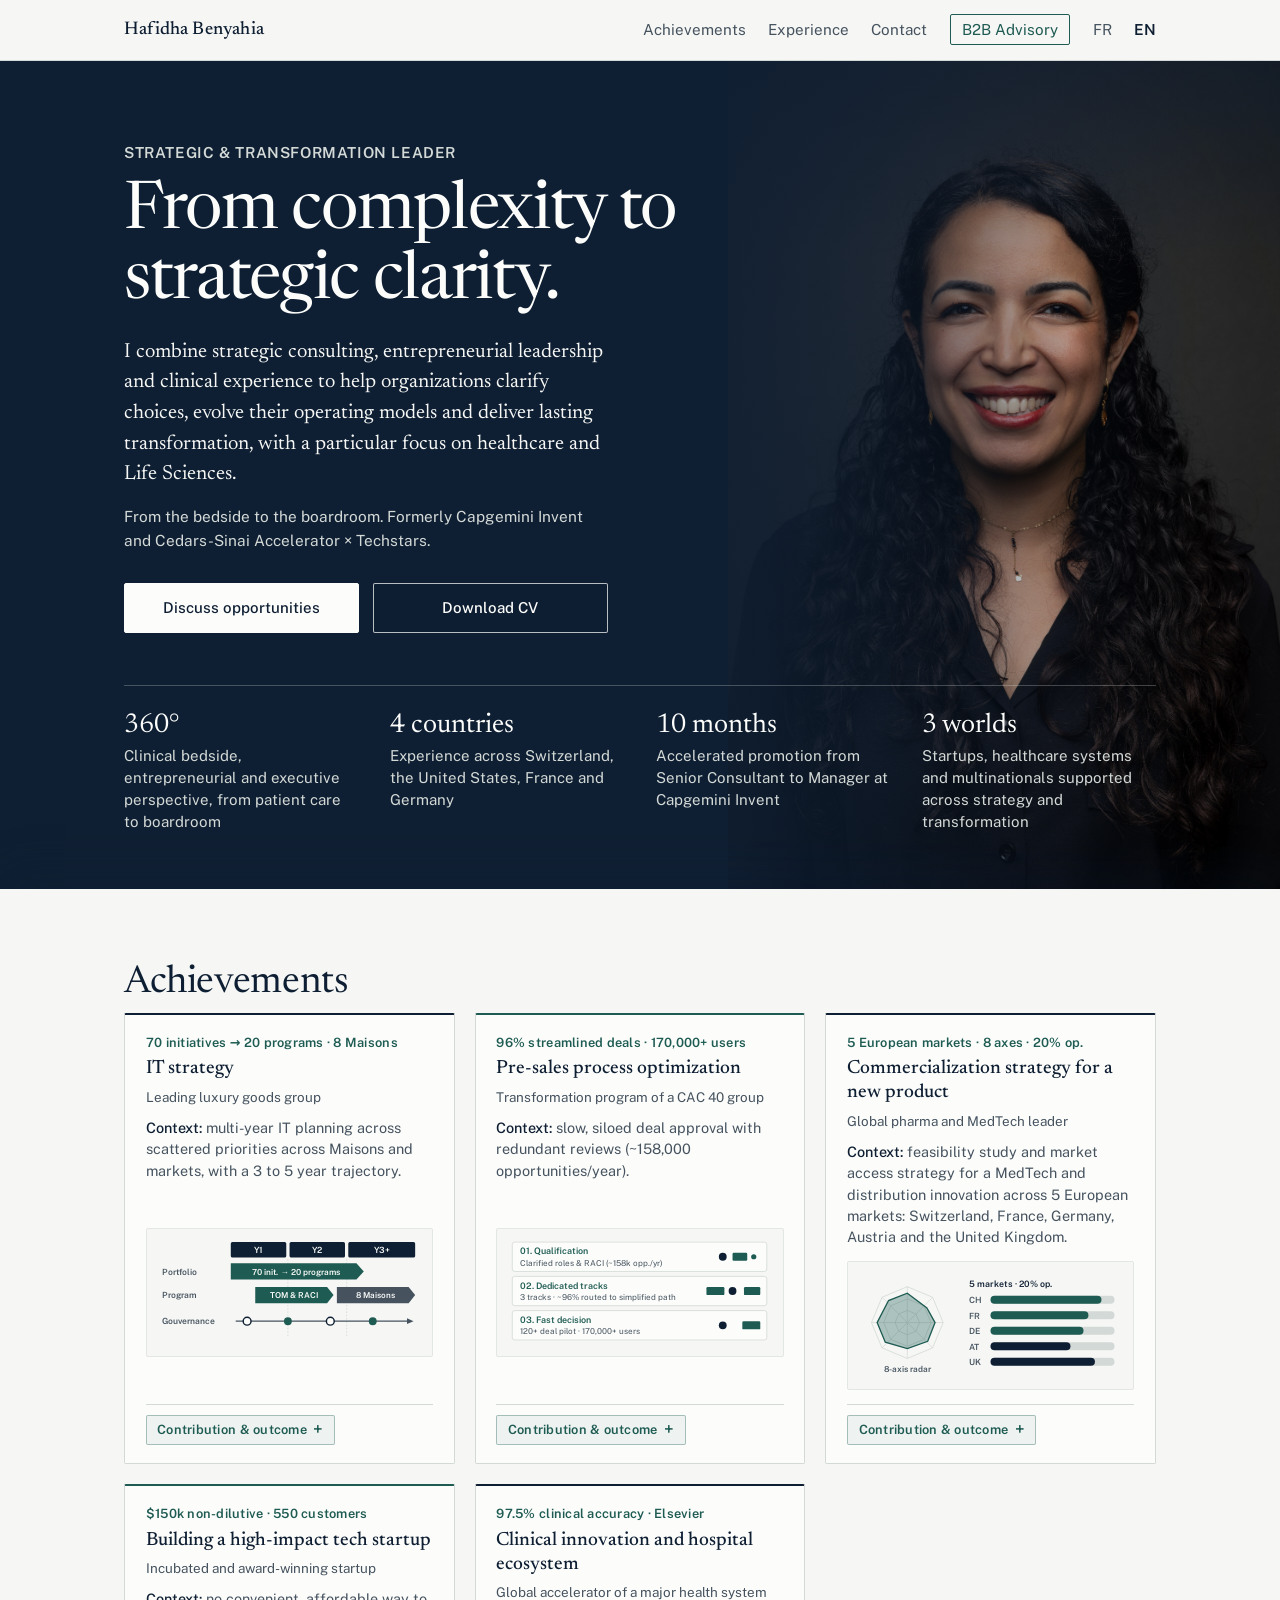
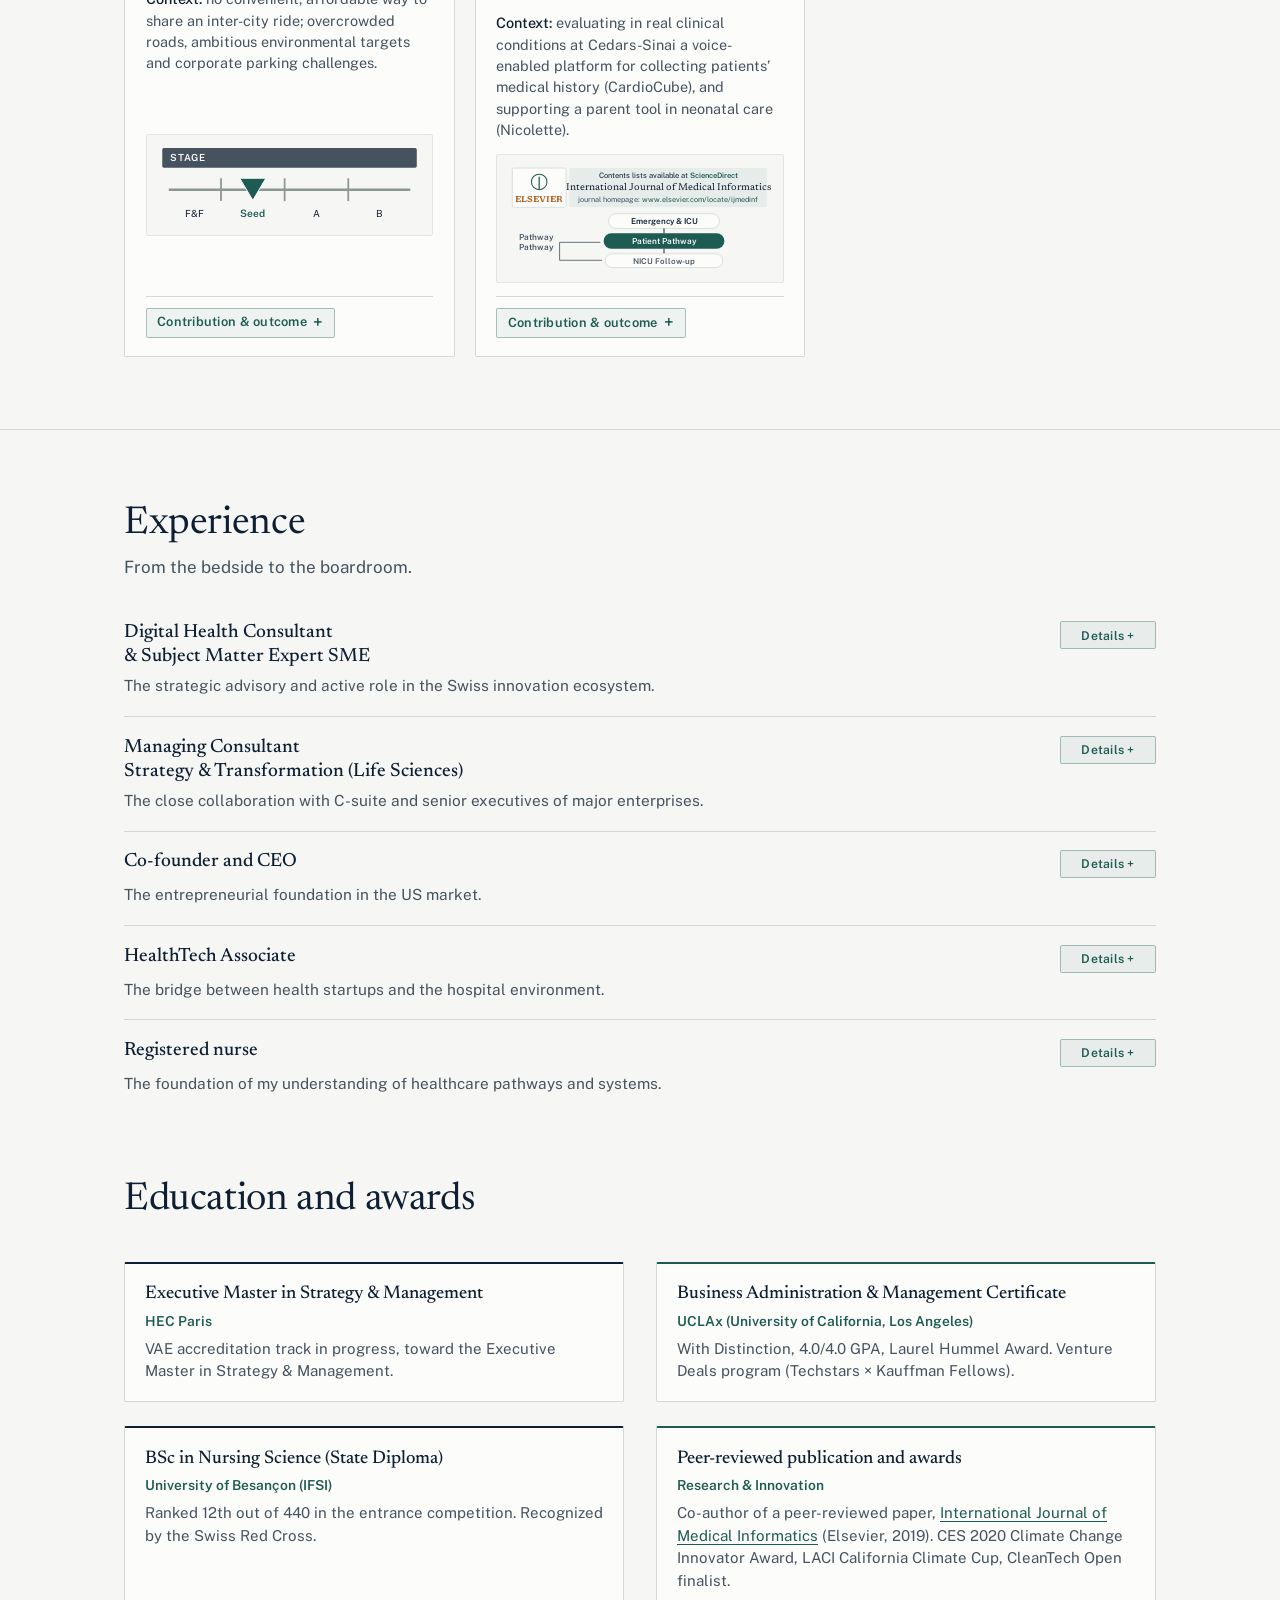
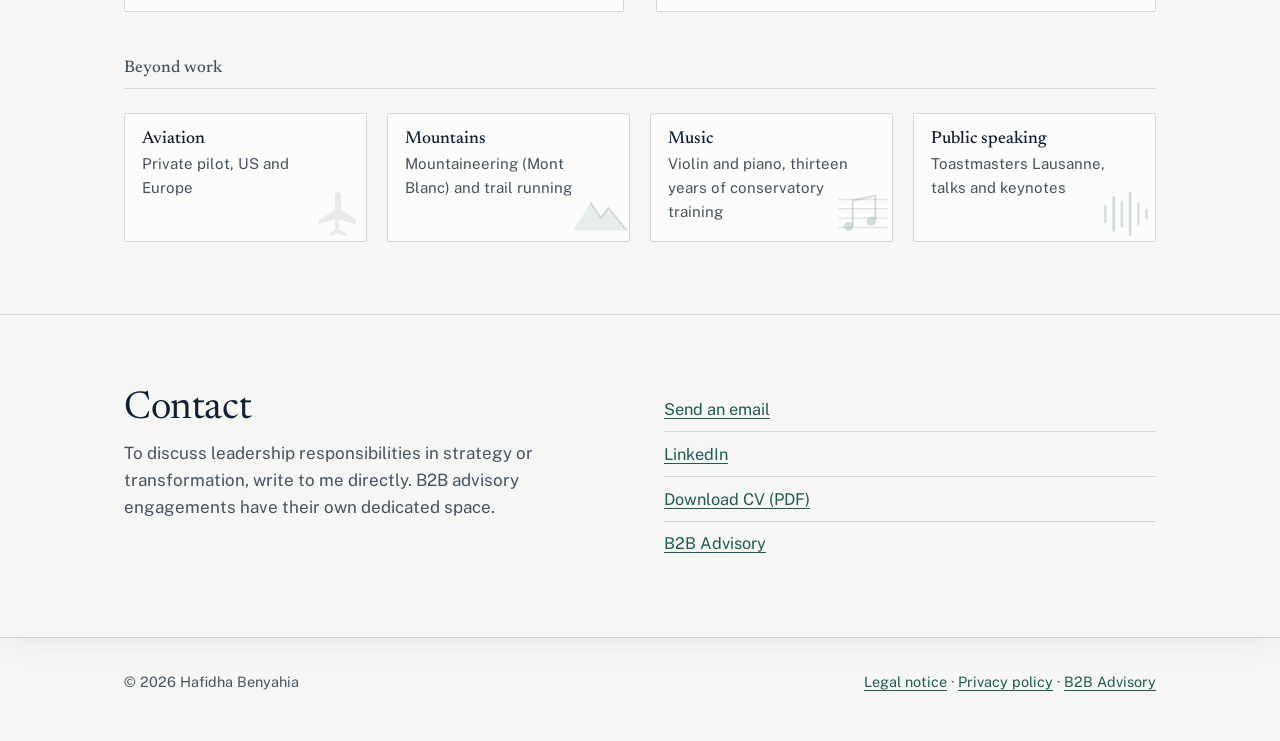
==== en/index.html @ e115a877 "Add files via upload" ====
<!DOCTYPE html>
<html lang="en">
<head>
<meta charset="utf-8">
<meta name="viewport" content="width=device-width, initial-scale=1">
<title>Hafidha Benyahia — Strategic &amp; Transformation Leader</title>
<meta name="description" content="Hafidha Benyahia, Strategic &amp; Transformation Leader. Strategic consulting, entrepreneurial leadership and clinical experience, with a focus on healthcare and Life Sciences.">
<link rel="canonical" href="https://hafidha-ben.github.io/en/">
<link rel="alternate" hreflang="fr" href="https://hafidha-ben.github.io/">
<link rel="alternate" hreflang="en" href="https://hafidha-ben.github.io/en/">
<meta property="og:title" content="Hafidha Benyahia — Strategic &amp; Transformation Leader">
<meta property="og:description" content="From complexity to strategic clarity. Healthcare and Life Sciences.">
<meta property="og:image" content="https://hafidha-ben.github.io/og-trajectory-en.png">
<meta property="og:image:width" content="1200">
<meta property="og:image:height" content="630">
<meta property="og:url" content="https://hafidha-ben.github.io/en/">
<meta property="og:type" content="profile">
<link rel="preconnect" href="https://fonts.googleapis.com">
<link rel="preconnect" href="https://fonts.gstatic.com" crossorigin>
<link href="https://fonts.googleapis.com/css2?family=Newsreader:ital,opsz,wght@0,6..72,400;0,6..72,500;1,6..72,400&amp;family=Public+Sans:wght@400;500;600&amp;display=swap" rel="stylesheet">
<link rel="stylesheet" href="../styles.css?v=17">
<script type="application/ld+json">{"@context":"https://schema.org","@type":"Person","name":"Hafidha Benyahia","jobTitle":"Strategic & Transformation Leader","url":"https://hafidha-ben.github.io/en/","knowsAbout":["Strategy","Transformation","Innovation and healthcare","Life Sciences"],"sameAs":["https://www.linkedin.com/in/hafidhabenyahia"],"alumniOf":["UCLAx","University of Besançon"]}</script>
</head>
<body id="top">
<a class="skip" href="#main">Skip to content</a>
<header><div class="wrap">
<a class="brand" href="#top">Hafidha Benyahia</a>
<nav class="desktop-nav" aria-label="Main navigation">
<a href="#achievements">Achievements</a><a href="#experience">Experience</a><a href="#contact">Contact</a><a class="advisory" href="conseil.html">B2B Advisory</a><a href="../" hreflang="fr" lang="fr">FR</a><span class="lang" aria-current="true" lang="en">EN</span>
</nav>
<details class="mobile-menu">
<summary aria-label="Menu"><span>Menu</span><span class="menu-bars" aria-hidden="true"></span></summary>
<nav class="mobile-nav-panel" onclick="this.parentElement.removeAttribute('open')" aria-label="Main navigation">
<a href="#achievements">Achievements</a><a href="#experience">Experience</a><a href="#contact">Contact</a><a class="advisory" href="conseil.html">B2B Advisory</a><a href="../" hreflang="fr" lang="fr">FR</a><span class="lang" aria-current="true" lang="en">EN</span>
</nav>
</details>
</div></header>

<main id="main">
<div class="hero-cover en-bg"><div class="wrap">
  <p class="role">Strategic &amp; Transformation Leader</p>
  <h1>From complexity to strategic clarity.</h1>
  <div class="mobile-hero-portrait en-bg" aria-hidden="true"></div>
  <p class="lead">I combine strategic consulting, entrepreneurial leadership and clinical experience to help organizations clarify choices, evolve their operating models and deliver lasting transformation, with a particular focus on healthcare and Life Sciences.</p>
  <p class="sub">From the bedside to the boardroom. Formerly Capgemini Invent and Cedars-Sinai Accelerator × Techstars.</p>
  <div class="cta"><a class="btn" href="#contact">Discuss opportunities</a><a href="../CV%20Hafidha%20Benyahia%20%28EN%29.pdf">Download CV</a></div>
  <ul class="facts">
    <li><strong>360°</strong>Clinical bedside, entrepreneurial and executive perspective, from patient care to boardroom</li>
    <li><strong>4 countries</strong>Experience across Switzerland, the United States, France and Germany</li>
    <li><strong>10 months</strong>Accelerated promotion from Senior Consultant to Manager at Capgemini Invent</li>
    <li><strong>3 worlds</strong>Startups, healthcare systems and multinationals supported across strategy and transformation</li>
  </ul>
</div></div>

<div class="content-sheet">
<section id="achievements"><div class="wrap">
<h2>Achievements</h2>

<div class="vignette-grid">
  <article class="vignette-card">
    <div class="vignette-top">
      <span class="vignette-kpi">70 initiatives → 20 programs · 8 Maisons</span>
      <h3>IT strategy</h3>
      <p class="vignette-meta">Leading luxury goods group</p>
      <p class="vignette-context"><strong>Context:</strong> multi-year IT planning across scattered priorities across Maisons and markets, with a 3 to 5 year trajectory.</p>
    </div>
    <div class="vignette-visual"><svg viewBox="0 0 320 132" role="img" aria-label="IT roadmap and governance across Y1, Y2 and Y3+: consolidation of 70 initiatives into 20 programs, TOM and RACI, rollout across 8 Maisons">
  <rect x="88" y="5" width="68" height="19" rx="2" fill="#0F1F33"/>
  <text x="122" y="18" text-anchor="middle" font-family="Public Sans, sans-serif" font-size="10.5" font-weight="600" fill="#FCFDFB">Y1</text>
  <rect x="160" y="5" width="68" height="19" rx="2" fill="#0F1F33"/>
  <text x="194" y="18" text-anchor="middle" font-family="Public Sans, sans-serif" font-size="10.5" font-weight="600" fill="#FCFDFB">Y2</text>
  <rect x="232" y="5" width="82" height="19" rx="2" fill="#0F1F33"/>
  <text x="273" y="18" text-anchor="middle" font-family="Public Sans, sans-serif" font-size="10.5" font-weight="600" fill="#FCFDFB">Y3+</text>

  <line x1="158" y1="26" x2="158" y2="122" stroke="#D3D9D6" stroke-dasharray="2 2"/>
  <line x1="230" y1="26" x2="230" y2="122" stroke="#D3D9D6" stroke-dasharray="2 2"/>

  <text x="4" y="45" font-family="Public Sans, sans-serif" font-size="10.5" font-weight="600" fill="#46535F">Portfolio</text>
  <polygon points="88,31 242,31 251,41 242,51 88,51" fill="#1E5B52"/>
  <text x="168" y="45" text-anchor="middle" font-family="Public Sans, sans-serif" font-size="10.2" font-weight="600" fill="#FCFDFB">70 init. → 20 programs</text>

  <text x="4" y="74" font-family="Public Sans, sans-serif" font-size="10.5" font-weight="600" fill="#46535F">Program</text>
  <polygon points="118,60 206,60 214,70 206,80 118,80" fill="#1E5B52"/>
  <text x="165" y="74" text-anchor="middle" font-family="Public Sans, sans-serif" font-size="10" font-weight="600" fill="#FCFDFB">TOM &amp; RACI</text>
  <polygon points="218,60 306,60 314,70 306,80 218,80" fill="#46535F"/>
  <text x="265" y="74" text-anchor="middle" font-family="Public Sans, sans-serif" font-size="10" font-weight="600" fill="#FCFDFB">8 Maisons</text>

  <text x="4" y="106" font-family="Public Sans, sans-serif" font-size="10.5" font-weight="600" fill="#46535F">Gouvernance</text>
  <line x1="94" y1="102" x2="306" y2="102" stroke="#46535F" stroke-width="1.6"/>
  <polygon points="304,98.5 312,102 304,105.5" fill="#46535F"/>
  <circle cx="108" cy="102" r="4.8" fill="#FCFDFB" stroke="#0F1F33" stroke-width="1.8"/>
  <circle cx="158" cy="102" r="4.8" fill="#1E5B52"/>
  <circle cx="210" cy="102" r="4.8" fill="#FCFDFB" stroke="#0F1F33" stroke-width="1.8"/>
  <circle cx="262" cy="102" r="4.8" fill="#1E5B52"/>
</svg></div>
    <details class="vignette-more">
      <summary>Contribution &amp; outcome</summary>
      <p>Initiative prioritization, shared services, portfolio governance and alignment of business and technology issues; 70 initiatives structured into 20 programs for 8 Maisons.</p>
    </details>
  </article>

  <article class="vignette-card">
    <div class="vignette-top">
      <span class="vignette-kpi">96% streamlined deals · 170,000+ users</span>
      <h3>Pre-sales process optimization</h3>
      <p class="vignette-meta">Transformation program of a CAC 40 group</p>
      <p class="vignette-context"><strong>Context:</strong> slow, siloed deal approval with redundant reviews (~158,000 opportunities/year).</p>
    </div>
    <div class="vignette-visual"><svg viewBox="0 0 320 132" role="img" aria-label="Three-step pre-sales process: RACI qualification, 3 dedicated tracks with 96% streamlined, and fast decision across 170,000+ users">
  <rect x="4" y="5" width="312" height="36" rx="3" fill="#FCFDFB" stroke="#D3D9D6"/>
  <text x="14" y="20" font-family="Public Sans, sans-serif" font-size="11" font-weight="600" fill="#1E5B52">01. Qualification</text>
  <text x="14" y="34" font-family="Public Sans, sans-serif" font-size="10" fill="#46535F">Clarified roles &amp; RACI (~158k opp./yr)</text>
  <circle cx="262" cy="23" r="4.8" fill="#0F1F33"/>
  <rect x="274" y="18" width="18" height="10" rx="1.5" fill="#1E5B52"/>
  <circle cx="300" cy="23" r="3.2" fill="#1E5B52"/>

  <rect x="4" y="47" width="312" height="36" rx="3" fill="#FCFDFB" stroke="#D3D9D6"/>
  <text x="14" y="62" font-family="Public Sans, sans-serif" font-size="11" font-weight="600" fill="#1E5B52">02. Dedicated tracks</text>
  <text x="14" y="76" font-family="Public Sans, sans-serif" font-size="10" fill="#46535F">3 tracks · ~96% routed to simplified path</text>
  <rect x="242" y="60" width="22" height="10" rx="1.5" fill="#1E5B52"/>
  <circle cx="274" cy="65" r="4.8" fill="#0F1F33"/>
  <rect x="288" y="60" width="20" height="10" rx="1.5" fill="#1E5B52"/>

  <rect x="4" y="89" width="312" height="36" rx="3" fill="#FCFDFB" stroke="#D3D9D6"/>
  <text x="14" y="104" font-family="Public Sans, sans-serif" font-size="11" font-weight="600" fill="#1E5B52">03. Fast decision</text>
  <text x="14" y="118" font-family="Public Sans, sans-serif" font-size="10" fill="#46535F">120+ deal pilot · 170,000+ users</text>
  <circle cx="262" cy="107" r="4.8" fill="#0F1F33"/>
  <rect x="286" y="102" width="22" height="10" rx="1.5" fill="#1E5B52"/>
</svg></div>
    <details class="vignette-more">
      <summary>Contribution &amp; outcome</summary>
      <p>Design of the target process (three-channel categorization, clarified roles, unified reviews), digitalization framing (CRM adaptation), rollout and change management; about 96% of opportunities routed to a simplified path, validated by a 120+ deal pilot.</p>
    </details>
  </article>

  <article class="vignette-card">
    <div class="vignette-top">
      <span class="vignette-kpi">5 European markets · 8 axes · 20% op.</span>
      <h3>Commercialization strategy for a new product</h3>
      <p class="vignette-meta">Global pharma and MedTech leader</p>
      <p class="vignette-context"><strong>Context:</strong> feasibility study and market access strategy for a MedTech and distribution innovation across 5 European markets: Switzerland, France, Germany, Austria and the United Kingdom.</p>
    </div>
    <div class="vignette-visual"><svg viewBox="0 0 320 132" role="img" aria-label="8-dimension analysis and readiness across 5 European markets: CH, FR, DE, AT, UK, 20% operational gain target">
  <g transform="translate(58,62)">
    <polygon points="0,-44 31,-31 44,0 31,31 0,44 -31,31 -44,0 -31,-31" fill="none" stroke="#D3D9D6" stroke-width="1"/>
    <polygon points="0,-29 20.5,-20.5 29,0 20.5,20.5 0,29 -20.5,20.5 -29,0 -20.5,-20.5" fill="none" stroke="#D3D9D6" stroke-width="1"/>
    <polygon points="0,-15 10.5,-10.5 15,0 10.5,10.5 0,15 -10.5,10.5 -15,0 -10.5,-10.5" fill="none" stroke="#D3D9D6" stroke-width="1"/>
    <line x1="0" y1="-44" x2="0" y2="44" stroke="#D3D9D6" stroke-width="0.9"/>
    <line x1="-44" y1="0" x2="44" y2="0" stroke="#D3D9D6" stroke-width="0.9"/>
    <line x1="-31" y1="-31" x2="31" y2="31" stroke="#D3D9D6" stroke-width="0.9"/>
    <line x1="-31" y1="31" x2="31" y2="-31" stroke="#D3D9D6" stroke-width="0.9"/>
    <polygon points="0,-36 24,-18 34,0 25,23 0,32 -27,24 -37,0 -23,-27" fill="#1E5B52" fill-opacity="0.34" stroke="#1E5B52" stroke-width="1.6"/>
  </g>
  <text x="58" y="122" text-anchor="middle" font-family="Public Sans, sans-serif" font-size="10.2" font-weight="600" fill="#46535F">8-axis radar</text>

  <text x="134" y="18" font-family="Public Sans, sans-serif" font-size="10.8" font-weight="600" fill="#0F1F33">5 markets · 20% op.</text>

  <text x="134" y="38" font-family="Public Sans, sans-serif" font-size="10.5" font-weight="600" fill="#46535F">CH</text>
  <rect x="160" y="29" width="152" height="10" rx="5" fill="#D3D9D6"/><rect x="160" y="29" width="136" height="10" rx="5" fill="#1E5B52"/>

  <text x="134" y="57" font-family="Public Sans, sans-serif" font-size="10.5" font-weight="600" fill="#46535F">FR</text>
  <rect x="160" y="48" width="152" height="10" rx="5" fill="#D3D9D6"/><rect x="160" y="48" width="120" height="10" rx="5" fill="#1E5B52"/>

  <text x="134" y="76" font-family="Public Sans, sans-serif" font-size="10.5" font-weight="600" fill="#46535F">DE</text>
  <rect x="160" y="67" width="152" height="10" rx="5" fill="#D3D9D6"/><rect x="160" y="67" width="114" height="10" rx="5" fill="#1E5B52"/>

  <text x="134" y="95" font-family="Public Sans, sans-serif" font-size="10.5" font-weight="600" fill="#46535F">AT</text>
  <rect x="160" y="86" width="152" height="10" rx="5" fill="#D3D9D6"/><rect x="160" y="86" width="98" height="10" rx="5" fill="#0F1F33"/>

  <text x="134" y="114" font-family="Public Sans, sans-serif" font-size="10.5" font-weight="600" fill="#46535F">UK</text>
  <rect x="160" y="105" width="152" height="10" rx="5" fill="#D3D9D6"/><rect x="160" y="105" width="128" height="10" rx="5" fill="#0F1F33"/>
</svg></div>
    <details class="vignette-more">
      <summary>Contribution &amp; outcome</summary>
      <p>Study and recommendations linking commercial strategy, clinical utility and market access across eight dimensions: legal, commercial, strategic, financial, technological, processes, patient pathway and internal capabilities, from commercial proposal to delivery and customer relationship; roadmap built around a 20% operational gain target.</p>
    </details>
  </article>

  <article class="vignette-card">
    <div class="vignette-top">
      <span class="vignette-kpi">$150k non-dilutive · 550 customers</span>
      <h3>Building a high-impact tech startup</h3>
      <p class="vignette-meta">Incubated and award-winning startup</p>
      <p class="vignette-context"><strong>Context:</strong> no convenient, affordable way to share an inter-city ride; overcrowded roads, ambitious environmental targets and corporate parking challenges.</p>
    </div>
    <div class="vignette-visual"><svg viewBox="0 0 320 100" role="img" aria-label="Company maturity stage: Seed between F&amp;F, Series A and Series B">
  <rect x="4" y="5" width="312" height="24" rx="2" fill="#46535F"/>
  <text x="14" y="21" font-family="Public Sans, sans-serif" font-size="12" font-weight="600" letter-spacing=".06em" fill="#FCFDFB">STAGE</text>

  <line x1="12" y1="56" x2="308" y2="56" stroke="#8C9692" stroke-width="3"/>
  <line x1="76" y1="42" x2="76" y2="70" stroke="#8C9692" stroke-width="2.2"/>
  <line x1="154" y1="42" x2="154" y2="70" stroke="#8C9692" stroke-width="2.2"/>
  <line x1="232" y1="42" x2="232" y2="70" stroke="#8C9692" stroke-width="2.2"/>

  <polygon points="99,42 131,42 115,69" fill="#1E5B52" stroke="#FCFDFB" stroke-width="1.2"/>

  <text x="44" y="90" text-anchor="middle" font-family="Public Sans, sans-serif" font-size="12" fill="#0F1F33">F&amp;F</text>
  <text x="115" y="90" text-anchor="middle" font-family="Public Sans, sans-serif" font-size="12.5" font-weight="600" fill="#1E5B52">Seed</text>
  <text x="193" y="90" text-anchor="middle" font-family="Public Sans, sans-serif" font-size="12" fill="#0F1F33">A</text>
  <text x="270" y="90" text-anchor="middle" font-family="Public Sans, sans-serif" font-size="12" fill="#0F1F33">B</text>
</svg></div>
    <details class="vignette-more">
      <summary>Contribution &amp; outcome</summary>
      <p>Co-founder and CEO: general management, P&amp;L, two strategic pivots (from C2C to B2B and B2B2C), 9-member advisory board; $150k in non-dilutive funding, 550 pre-launch customers from 2,500+ leads (23.6%), integration partnership with LADOT (Los Angeles public transit network) for multimodal, eco-friendly mobility solutions.</p>
    </details>
  </article>

  <article class="vignette-card">
    <div class="vignette-top">
      <span class="vignette-kpi">97.5% clinical accuracy · Elsevier</span>
      <h3>Clinical innovation and hospital ecosystem</h3>
      <p class="vignette-meta">Global accelerator of a major health system</p>
      <p class="vignette-context"><strong>Context:</strong> evaluating in real clinical conditions at Cedars-Sinai a voice-enabled platform for collecting patients’ medical history (CardioCube), and supporting a parent tool in neonatal care (Nicolette).</p>
    </div>
    <div class="vignette-visual"><svg viewBox="0 0 320 132" role="img" aria-label="Elsevier International Journal of Medical Informatics publication and clinical pathway Emergency &amp; ICU to Patient Pathway and NICU Follow-up">
  <rect x="4" y="5" width="66" height="48" rx="2" fill="#FCFDFB" stroke="#D3D9D6"/>
  <circle cx="37" cy="22" r="9.5" fill="none" stroke="#1E5B52" stroke-width="1.3"/>
  <line x1="37" y1="15.5" x2="37" y2="31.5" stroke="#1E5B52" stroke-width="1.5"/>
  <text x="37" y="47" text-anchor="middle" font-family="Newsreader, Georgia, serif" font-size="10.5" font-weight="600" fill="#B55D1E">ELSEVIER</text>

  <rect x="74" y="5" width="242" height="48" rx="2" fill="#E6ECE9"/>
  <text x="195" y="17" text-anchor="middle" font-family="Public Sans, sans-serif" font-size="9.2" fill="#0F1F33">Contents lists available at <tspan fill="#1E5B52" font-weight="600">ScienceDirect</tspan></text>
  <text x="195" y="32" text-anchor="middle" font-family="Newsreader, Georgia, serif" font-size="12" fill="#0F1F33">International Journal of Medical Informatics</text>
  <text x="195" y="46" text-anchor="middle" font-family="Public Sans, sans-serif" font-size="9" fill="#46535F">journal homepage: <tspan fill="#1E5B52">www.elsevier.com/locate/ijmedinf</tspan></text>

  <rect x="122" y="61" width="136" height="18" rx="9" fill="#FCFDFB" stroke="#D3D9D6"/>
  <text x="190" y="73.5" text-anchor="middle" font-family="Public Sans, sans-serif" font-size="10" font-weight="600" fill="#0F1F33">Emergency &amp; ICU</text>
  <line x1="190" y1="79" x2="190" y2="85" stroke="#0F1F33" stroke-width="1.2"/>

  <rect x="116" y="85" width="148" height="19" rx="9.5" fill="#1E5B52"/>
  <text x="190" y="98" text-anchor="middle" font-family="Public Sans, sans-serif" font-size="10.2" font-weight="600" fill="#FCFDFB">Patient Pathway</text>

  <line x1="190" y1="104" x2="190" y2="110" stroke="#0F1F33" stroke-width="1.2"/>
  <rect x="118" y="110" width="144" height="17" rx="8.5" fill="#FCFDFB" stroke="#D3D9D6"/>
  <text x="190" y="122" text-anchor="middle" font-family="Public Sans, sans-serif" font-size="9.8" font-weight="600" fill="#46535F">NICU Follow-up</text>

  <text x="12" y="93" font-family="Public Sans, sans-serif" font-size="10.2" font-weight="600" fill="#46535F">Pathway</text>
  <text x="12" y="106" font-family="Public Sans, sans-serif" font-size="10.2" font-weight="600" fill="#46535F">Pathway</text>
  <polyline points="62,96 112,96" fill="none" stroke="#46535F" stroke-width="1"/>
  <polyline points="62,96 62,118 114,118" fill="none" stroke="#46535F" stroke-width="1"/>
</svg></div>
    <details class="vignette-more">
      <summary>Contribution &amp; outcome</summary>
      <p>Led the study in partnership with the cardiology center and participated in patient testing (CardioCube); for Nicolette, ran focus groups and a pilot with the NICU at Children’s Hospital, scoped and wireframed the patient support tool and coordinated integration with hospital IT; 97.5% medical data collection accuracy (432 data points, feasibility study with 22 participants), published in the <a href="https://www.sciencedirect.com/science/article/abs/pii/S1386505619303417" target="_blank" rel="noopener noreferrer">International Journal of Medical Informatics</a> (Elsevier, 2019), as co-author.</p>
    </details>
  </article>
</div>
</div></section>

<section id="experience"><div class="wrap">
<h2>Experience</h2>
<p class="intro">From the bedside to the boardroom.</p>
<ol class="timeline">
  <li>
    <details class="exp-entry">
      <summary>
        <div class="exp-head-row"><h3>Digital Health Consultant<br>&amp; Subject Matter Expert SME</h3></div>
        <p class="exp-tagline">The strategic advisory and active role in the Swiss innovation ecosystem.</p>
      </summary>
      <div class="exp-body">
        <p class="exp-meta">H4 (Lausanne), ISfTeH &amp; MassChallenge Switzerland · 2025 to present</p>
        <p>Design of automated workflows and AI assistants for operational tracking and compliance. Advisory committee member at H4, Swiss representative at ISfTeH, selection juror for MassChallenge Switzerland.</p>
      </div>
    </details>
  </li>

  <li>
    <details class="exp-entry">
      <summary>
        <div class="exp-head-row"><h3>Managing Consultant<br>Strategy &amp; Transformation (Life Sciences)</h3></div>
        <p class="exp-tagline">The close collaboration with C-suite and senior executives of major enterprises.</p>
      </summary>
      <div class="exp-body">
        <p class="exp-meta">Capgemini Invent, Zurich and international · Mar. 2022 — Dec. 2023 (accelerated promotion in 10 months)</p>
        <p>Promoted after ten months (Senior Consultant Mar.–Dec. 2022, Manager in 2023). Led transformation programs, target operating models and market entry strategies in healthcare and Life Sciences.</p>
      </div>
    </details>
  </li>

  <li>
    <details class="exp-entry">
      <summary>
        <div class="exp-head-row"><h3>Co-founder and CEO</h3></div>
        <p class="exp-tagline">The entrepreneurial foundation in the US market.</p>
      </summary>
      <div class="exp-body">
        <p class="exp-meta">RideSVP Inc., Los Angeles · 2018 to 2022</p>
        <p>Entrepreneurship, strategy, product development, fundraising. Company leadership, two strategic pivots (from C2C to B2B and B2B2C), P&amp;L and 9-member advisory board; $150k in non-dilutive funding, 550 pre-launch customers from 2,500+ leads (23.6%), integration partnership with LADOT.</p>
      </div>
    </details>
  </li>

  <li>
    <details class="exp-entry">
      <summary>
        <div class="exp-head-row"><h3>HealthTech Associate</h3></div>
        <p class="exp-tagline">The bridge between health startups and the hospital environment.</p>
      </summary>
      <div class="exp-body">
        <p class="exp-meta">Cedars-Sinai Accelerator × Techstars, Los Angeles, USA · 2018</p>
        <p>Interface between health startups and the hospital environment ($10M+ raised by the startups supported), clinical studies and hospital integration.</p>
      </div>
    </details>
  </li>

  <li>
    <details class="exp-entry">
      <summary>
        <div class="exp-head-row"><h3>Registered nurse</h3></div>
        <p class="exp-tagline">The foundation of my understanding of healthcare pathways and systems.</p>
      </summary>
      <div class="exp-body">
        <p class="exp-meta">eHnv, Canton of Vaud · 2011 to 2016, 2020 reinforcement</p>
        <p>Emergency, intensive care, recovery room, surgery, then critical care reinforcement in 2020, eHnv (Canton of Vaud). The foundation of my understanding of healthcare systems.</p>
      </div>
    </details>
  </li>
</ol>

<h2 style="margin-top:4rem">Education and awards</h2>
<p class="intro"></p>
<div class="creds">
  <article class="cred-card">
    <h3>Executive Master in Strategy &amp; Management</h3>
    <p class="cred-school">HEC Paris</p>
    <p>VAE accreditation track in progress, toward the Executive Master in Strategy &amp; Management.</p>
  </article>

  <article class="cred-card">
    <h3>Business Administration &amp; Management Certificate</h3>
    <p class="cred-school">UCLAx (University of California, Los Angeles)</p>
    <p>With Distinction, 4.0/4.0 GPA, Laurel Hummel Award. Venture Deals program (Techstars × Kauffman Fellows).</p>
  </article>

  <article class="cred-card">
    <h3>BSc in Nursing Science (State Diploma)</h3>
    <p class="cred-school">University of Besançon (IFSI)</p>
    <p>Ranked 12th out of 440 in the entrance competition. Recognized by the Swiss Red Cross.</p>
  </article>

  <article class="cred-card">
    <h3>Peer-reviewed publication and awards</h3>
    <p class="cred-school">Research &amp; Innovation</p>
    <p>Co-author of a peer-reviewed paper, <a href="https://www.sciencedirect.com/science/article/abs/pii/S1386505619303417" target="_blank" rel="noopener noreferrer">International Journal of Medical Informatics</a> (Elsevier, 2019). CES 2020 Climate Change Innovator Award, LACI California Climate Cup, CleanTech Open finalist.</p>
  </article>
</div>

<p class="beyond-title">Beyond work</p>
<ul class="beyond">
  <li><span class="beyond-watermark" aria-hidden="true"><svg viewBox="0 0 64 64"><path d="M52 38L36 28V14a3 3 0 0 0-6 0v14L14 38v4l16-5v10l-5 3.5v3l8-2.5 8 2.5v-3L34 47V37l16 5v-4z" fill="#0F1F33" fill-opacity="0.08"/></svg></span><div class="beyond-content"><strong>Aviation</strong>Private pilot, US and Europe</div></li>
  <li><span class="beyond-watermark" aria-hidden="true"><svg viewBox="0 0 64 64"><path d="M6 48L23 21l10 15 7-10 18 22H6z" fill="#1E5B52" fill-opacity="0.09"/><path d="M23 21l10 15 7-10 18 22" fill="none" stroke="#0F1F33" stroke-opacity="0.14" stroke-width="1.8" stroke-linejoin="round"/></svg></span><div class="beyond-content"><strong>Mountains</strong>Mountaineering (Mont Blanc) and trail running</div></li>
  <li><span class="beyond-watermark" aria-hidden="true"><svg viewBox="0 0 64 64"><line x1="8" y1="18" x2="56" y2="18" stroke="#0F1F33" stroke-opacity="0.10" stroke-width="1.4"/><line x1="8" y1="27" x2="56" y2="27" stroke="#0F1F33" stroke-opacity="0.10" stroke-width="1.4"/><line x1="8" y1="36" x2="56" y2="36" stroke="#0F1F33" stroke-opacity="0.10" stroke-width="1.4"/><line x1="8" y1="45" x2="56" y2="45" stroke="#0F1F33" stroke-opacity="0.10" stroke-width="1.4"/><path d="M22 44V19l22-5v24" fill="none" stroke="#1E5B52" stroke-opacity="0.18" stroke-width="2"/><circle cx="18" cy="44" r="4.5" fill="#1E5B52" fill-opacity="0.18"/><circle cx="40" cy="39" r="4.5" fill="#1E5B52" fill-opacity="0.18"/></svg></span><div class="beyond-content"><strong>Music</strong>Violin and piano, thirteen years of conservatory training</div></li>
  <li><span class="beyond-watermark" aria-hidden="true"><svg viewBox="0 0 64 64"><line x1="12" y1="24" x2="12" y2="40" stroke="#0F1F33" stroke-opacity="0.14" stroke-width="2.4" stroke-linecap="round"/><line x1="20" y1="16" x2="20" y2="48" stroke="#1E5B52" stroke-opacity="0.20" stroke-width="2.6" stroke-linecap="round"/><line x1="28" y1="20" x2="28" y2="44" stroke="#0F1F33" stroke-opacity="0.14" stroke-width="2.4" stroke-linecap="round"/><line x1="36" y1="12" x2="36" y2="52" stroke="#1E5B52" stroke-opacity="0.20" stroke-width="2.6" stroke-linecap="round"/><line x1="44" y1="22" x2="44" y2="42" stroke="#0F1F33" stroke-opacity="0.14" stroke-width="2.4" stroke-linecap="round"/><line x1="52" y1="28" x2="52" y2="36" stroke="#1E5B52" stroke-opacity="0.18" stroke-width="2.4" stroke-linecap="round"/></svg></span><div class="beyond-content"><strong>Public speaking</strong>Toastmasters Lausanne, talks and keynotes</div></li>
</ul>
</div></section>

<section id="contact"><div class="wrap">
<div><h2>Contact</h2><p class="intro" style="margin-bottom:0">To discuss leadership responsibilities in strategy or transformation, write to me directly. B2B advisory engagements have their own dedicated space.</p></div>
<ul class="contact-list">
<li><a href="#" class="js-mail" data-mail="aGFmaWRoYS5iZW4ucHJvQGdtYWlsLmNvbQ==">Send an email</a></li>
<li><a href="https://www.linkedin.com/in/hafidhabenyahia" target="_blank" rel="noopener noreferrer">LinkedIn</a></li>
<li><a href="../CV%20Hafidha%20Benyahia%20%28EN%29.pdf">Download CV (PDF)</a></li>
<li><a href="conseil.html">B2B Advisory</a></li>
</ul></div></section>
</div>
</main>
<footer><div class="wrap"><span>© 2026 Hafidha Benyahia</span><span><a href="legal-notice.html">Legal notice</a> · <a href="privacy.html">Privacy policy</a> · <a href="conseil.html">B2B Advisory</a></span></div></footer>
<script>
document.querySelectorAll('.js-mail').forEach(el => {
  el.addEventListener('click', e => {
    e.preventDefault();
    const addr = atob(el.getAttribute('data-mail'));
    window.location.href = 'mailto:' + addr;
  });
});
</script>
<script data-goatcounter="https://hafidha-ben.goatcounter.com/count" async src="//gc.zgo.at/count.js"></script>
</body>
</html>
---- styles.css ----
/* Hafidha Benyahia — Stylesheet */
:root {
  --paper: #F6F7F5;
  --surface: #FCFDFB;
  --ink: #0F1F33;
  --muted: #46535F;
  --rule: #D3D9D6;
  --accent: #1E5B52;
  --serif: "Newsreader", Georgia, "Times New Roman", serif;
  --sans: "Public Sans", system-ui, -apple-system, "Segoe UI", Arial, sans-serif;
}

*, *::before, *::after {
  box-sizing: border-box;
}

html {
  scroll-behavior: smooth;
  scroll-padding-top: 5rem;
}

body {
  margin: 0;
  background: var(--paper);
  color: var(--ink);
  font: 400 1.0625rem/1.6 var(--sans);
  -webkit-font-smoothing: antialiased;
}

a {
  color: var(--accent);
  text-underline-offset: .2em;
  text-decoration-thickness: 1px;
}

a:hover {
  color: var(--ink);
}

:focus-visible {
  outline: 2px solid var(--accent);
  outline-offset: 3px;
}

.wrap {
  max-width: 1080px;
  margin: 0 auto;
  padding: 0 1.5rem;
}

header {
  position: sticky;
  top: 0;
  z-index: 20;
  background: rgba(246, 247, 245, .94);
  backdrop-filter: blur(6px);
  border-bottom: 1px solid var(--rule);
}

header .wrap {
  display: flex;
  align-items: center;
  justify-content: space-between;
  gap: 1rem;
  flex-wrap: wrap;
  padding-top: .9rem;
  padding-bottom: .9rem;
}

.brand {
  font: 500 1.15rem var(--serif);
  color: var(--ink);
  text-decoration: none;
  letter-spacing: .01em;
}

nav.desktop-nav {
  display: flex;
  gap: 1.4rem;
  flex-wrap: wrap;
  font-size: .95rem;
  align-items: center;
}

.mobile-menu {
  display: none;
}

nav a {
  color: var(--muted);
  text-decoration: none;
}

nav a:hover {
  color: var(--ink);
  text-decoration: underline;
}

nav a.advisory {
  color: var(--accent);
  border: 1px solid var(--accent);
  padding: .15rem .7rem;
  border-radius: 2px;
}

nav a.advisory:hover {
  background: var(--accent);
  color: #fff;
  text-decoration: none;
}

nav .lang {
  color: var(--ink);
  font-weight: 600;
}

.skip {
  position: absolute;
  left: -999px;
  top: 0;
}

.skip:focus {
  left: 1rem;
  top: 1rem;
  background: var(--ink);
  color: var(--paper);
  padding: .5rem 1rem;
  z-index: 30;
}

/* Hero avec image de fond et texte qui défile par-dessus (desktop & mobile) */
.hero-cover {
  position: relative;
  min-height: 74vh;
  display: flex;
  align-items: flex-end;
  padding: 5rem 0 3.5rem;
  background-color: #0F1F33;
  background-image:
    linear-gradient(90deg, #0F1F33 0%, #0F1F33 46%, rgba(15, 31, 51, 0.90) 56%, rgba(15, 31, 51, 0.64) 68%, rgba(15, 31, 51, 0.30) 80%, rgba(15, 31, 51, 0.0) 94%),
    linear-gradient(180deg, rgba(15, 31, 51, 0.55) 0%, rgba(15, 31, 51, 0.0) 24%),
    url("Photo%20portrait%20Hafidha%20Benyahia.jpg");
  background-size: 100% 100%, 100% 100%, auto 100%;
  background-position: 0 0, 0 0, 100% 10%;
  background-repeat: no-repeat, no-repeat, no-repeat;
  background-attachment: scroll, scroll, scroll;
  color: #F6F7F5;
}

.hero-cover.en-bg {
  background-image:
    linear-gradient(90deg, #0F1F33 0%, #0F1F33 46%, rgba(15, 31, 51, 0.90) 56%, rgba(15, 31, 51, 0.64) 68%, rgba(15, 31, 51, 0.30) 80%, rgba(15, 31, 51, 0.0) 94%),
    linear-gradient(180deg, rgba(15, 31, 51, 0.55) 0%, rgba(15, 31, 51, 0.0) 24%),
    url("../Photo%20portrait%20Hafidha%20Benyahia.jpg");
}

.hero-cover .wrap {
  width: 100%;
  position: relative;
  z-index: 2;
}

.hero-cover .role {
  margin: 0 0 .8rem;
  font-weight: 600;
  color: #D3D9D6;
  font-size: .95rem;
  letter-spacing: .04em;
  text-transform: uppercase;
}

.hero-cover h1 {
  font: 400 clamp(2.4rem, 5.2vw, 4.15rem)/1.05 var(--serif);
  letter-spacing: -.02em;
  margin: 0 0 1.2rem;
  max-width: 18ch;
  color: #FCFDFB;
}

.hero-cover .lead {
  font: 400 1.28rem/1.5 var(--serif);
  max-width: 44ch;
  margin: 0 0 .85rem;
  color: #F6F7F5;
}

.hero-cover .sub {
  color: #D3D9D6;
  font-size: .96rem;
  margin: 0 0 1.85rem;
  max-width: 52ch;
}

.hero-cover .cta a {
  border-color: rgba(252, 253, 251, 0.72);
  color: #FCFDFB;
  background: rgba(15, 31, 51, 0.35);
}

.hero-cover .cta a.btn {
  background: #FCFDFB;
  color: #0F1F33;
  border-color: #FCFDFB;
}

.hero-cover .cta a:hover,
.hero-cover .cta a.btn:hover {
  background: var(--accent);
  border-color: var(--accent);
  color: #FCFDFB;
}

.hero-cover .facts {
  border-top-color: rgba(211, 217, 214, 0.28);
}

.hero-cover .facts li {
  color: #D3D9D6;
}

.hero-cover .facts strong {
  color: #FCFDFB;
}


.mobile-hero-portrait {
  display: none;
}

/* Panneau de contenu qui remonte par-dessus l'image au défilement */
.content-sheet {
  position: relative;
  z-index: 5;
  background: var(--paper);
  box-shadow: 0 -18px 42px rgba(15, 31, 51, 0.22);
}

.role {
  margin: 0 0 1rem;
  font-weight: 600;
  color: var(--accent);
  font-size: 1rem;
}

h1 {
  font: 400 clamp(2.3rem, 4.8vw, 3.9rem)/1.06 var(--serif);
  letter-spacing: -.02em;
  margin: 0 0 1.35rem;
}

.lead {
  font: 400 1.3rem/1.5 var(--serif);
  max-width: 38ch;
  margin: 0 0 1rem;
}

.sub {
  color: var(--muted);
  font-size: .98rem;
  margin: 0 0 2rem;
  max-width: 48ch;
}

.cta {
  display: flex;
  gap: .85rem;
  align-items: stretch;
  flex-wrap: wrap;
}

.cta a,
.cta .btn,
.btn,
.contact-cta-group a {
  display: inline-flex;
  align-items: center;
  justify-content: center;
  min-width: 235px;
  min-height: 46px;
  padding: .75rem 1.35rem;
  text-align: center;
  text-decoration: none;
  font-weight: 500;
  font-size: .94rem;
  border-radius: 2px;
  border: 1px solid var(--ink);
  background: transparent;
  color: var(--ink);
  box-sizing: border-box;
  transition: background-color .18s ease, color .18s ease, border-color .18s ease;
}

.cta a.btn,
.btn,
.contact-cta-group a.primary-action {
  background: var(--ink);
  color: var(--paper);
  border-color: var(--ink);
}

.cta a:hover,
.cta a.btn:hover,
.btn:hover,
.contact-cta-group a:hover {
  background: var(--accent);
  border-color: var(--accent);
  color: #fff;
}

.facts {
  list-style: none;
  margin: 3.25rem 0 0;
  padding: 1.5rem 0 0;
  border-top: 1px solid var(--rule);
  display: grid;
  grid-template-columns: repeat(4, 1fr);
  gap: 2rem;
}

.facts li {
  font-size: .94rem;
  color: var(--muted);
  line-height: 1.45;
}

.facts strong {
  display: block;
  font: 400 1.7rem/1.2 var(--serif);
  color: var(--ink);
  margin-bottom: .2rem;
}

section {
  padding: 4.5rem 0;
  border-top: 1px solid var(--rule);
}

.content-sheet > section:first-child {
  border-top: 0;
}

h2 {
  font: 400 clamp(1.8rem, 3.4vw, 2.4rem)/1.15 var(--serif);
  letter-spacing: -.01em;
  margin: 0 0 .5rem;
}

.intro {
  color: var(--muted);
  max-width: 56ch;
  margin: 0 0 2.5rem;
}

/* Vignettes Réalisations : KPI + Titre + Contexte + Mini-schéma métier + Détails au clic */
.vignette-grid {
  display: grid;
  grid-template-columns: repeat(3, 1fr);
  gap: 1.25rem;
}

.vignette-card {
  background: var(--surface);
  border: 1px solid var(--rule);
  border-top: 2px solid var(--ink);
  border-radius: 2px;
  padding: 1.25rem 1.3rem 1.15rem;
  display: flex;
  flex-direction: column;
  justify-content: space-between;
  gap: .85rem;
}

.vignette-card:nth-child(even) {
  border-top-color: var(--accent);
}

.vignette-top {
  display: flex;
  flex-direction: column;
  gap: .35rem;
}

.vignette-kpi {
  font: 600 .8rem/1.3 var(--sans);
  color: var(--accent);
  letter-spacing: .02em;
}

.vignette-card h3 {
  font: 500 1.2rem/1.25 var(--serif);
  margin: 0;
  color: var(--ink);
}

.vignette-meta {
  font-size: .84rem;
  color: var(--muted);
  margin: 0;
}

.vignette-context {
  font-size: .9rem;
  line-height: 1.48;
  color: var(--muted);
  margin: .2rem 0 0;
}

.vignette-context strong {
  color: var(--ink);
  font-weight: 500;
}

.vignette-visual {
  background: var(--paper);
  border: 1px solid #E3E7E4;
  border-radius: 2px;
  padding: .6rem .75rem;
}

.vignette-visual svg {
  display: block;
  width: 100%;
  height: auto;
}

.vignette-more {
  border-top: 1px solid var(--rule);
  padding-top: .65rem;
  font-size: .88rem;
}

.vignette-more summary {
  list-style: none;
  cursor: pointer;
  color: var(--accent);
  font-size: .8rem;
  font-weight: 600;
  letter-spacing: .02em;
  display: inline-flex;
  justify-content: center;
  align-items: center;
  gap: .4rem;
  min-width: 170px;
  height: 30px;
  padding: .15rem .65rem;
  border: 1px solid rgba(30, 91, 82, 0.35);
  background: rgba(30, 91, 82, 0.06);
  border-radius: 2px;
  white-space: nowrap;
}

.vignette-more[open] summary {
  background: var(--accent);
  color: #FCFDFB;
  border-color: var(--accent);
}

.vignette-more summary::-webkit-details-marker {
  display: none;
}

.vignette-more summary::after {
  content: "+";
  font-size: 1.05rem;
}

.vignette-more[open] summary::after {
  content: "−";
}

.vignette-more p {
  margin: .55rem 0 0;
  color: var(--muted);
  line-height: 1.5;
}

/* Parcours harmonisé : rôle + accroche permanente + détails dépliables au clic */
.timeline {
  list-style: none;
  margin: 0;
  padding: 0;
}

.timeline > li {
  padding: 1.15rem 0;
  border-top: 1px solid var(--rule);
}

.timeline > li:first-child {
  border-top: 0;
  padding-top: 0;
}

.exp-entry > summary {
  list-style: none;
  cursor: pointer;
  display: flex;
  flex-direction: column;
  gap: .25rem;
  padding: .25rem .4rem;
  margin: -.25rem -.4rem;
  border-radius: 2px;
  transition: background-color .15s ease;
}

.exp-entry > summary:hover {
  background: rgba(30, 91, 82, 0.05);
}

.exp-entry > summary::-webkit-details-marker {
  display: none;
}



.exp-entry h3 {
  font: 500 1.2rem/1.25 var(--serif);
  margin: 0;
  color: var(--ink);
}

.exp-head-row {
  display: flex;
  justify-content: space-between;
  align-items: flex-start;
  flex-wrap: nowrap;
  gap: .75rem;
  width: 100%;
}

.exp-entry h3 {
  display: block;
  flex: 1 1 auto;
}

.exp-head-row::after {
  content: "Détails +";
  display: inline-flex;
  align-items: center;
  justify-content: center;
  flex: 0 0 auto;
  min-width: 96px;
  height: 28px;
  font-family: var(--sans);
  font-size: .76rem;
  font-weight: 600;
  letter-spacing: .02em;
  color: var(--accent);
  border: 1px solid rgba(30, 91, 82, 0.35);
  background: rgba(30, 91, 82, 0.06);
  padding: .15rem .55rem;
  border-radius: 2px;
  white-space: nowrap;
}

.exp-entry[open] .exp-head-row::after {
  content: "Réduire −";
  background: var(--accent);
  color: #FCFDFB;
  border-color: var(--accent);
}

html[lang="en"] .exp-head-row::after {
  content: "Details +";
}

html[lang="en"] .exp-entry[open] .exp-head-row::after {
  content: "Hide −";
}

.exp-tagline {
  margin: 0;
  color: var(--muted);
  font-size: .96rem;
}

.exp-body {
  margin-top: .7rem;
  padding-top: .7rem;
  border-top: 1px dashed var(--rule);
  color: var(--muted);
  font-size: .94rem;
}

.exp-meta {
  font-size: .86rem;
  font-weight: 600;
  color: var(--accent);
  margin: 0 0 .35rem;
}

.exp-body p {
  margin: 0;
  line-height: 1.55;
}

/* Formation et distinctions harmonisées */
.creds {
  display: grid;
  grid-template-columns: repeat(2, 1fr);
  gap: 1.5rem 2rem;
}

.cred-card {
  background: var(--surface);
  border: 1px solid var(--rule);
  border-top: 2px solid var(--ink);
  border-radius: 2px;
  padding: 1.15rem 1.25rem;
}

.cred-card:nth-child(even) {
  border-top-color: var(--accent);
}

.cred-card h3 {
  font: 500 1.15rem/1.25 var(--serif);
  margin: 0 0 .3rem;
  color: var(--ink);
}

.cred-school {
  font-size: .86rem;
  font-weight: 600;
  color: var(--accent);
  margin: 0 0 .35rem;
}

.cred-card p:last-child {
  margin: 0;
  color: var(--muted);
  font-size: .94rem;
  line-height: 1.5;
}

/* En dehors du cadre : pictogrammes sobres en filigrane en arrière-plan */
.beyond-title {
  margin: 3rem 0 0;
  font: 500 1.05rem var(--serif);
  color: var(--muted);
}

.beyond {
  list-style: none;
  margin: .75rem 0 0;
  padding: 1.5rem 0 0;
  border-top: 1px solid var(--rule);
  display: grid;
  grid-template-columns: repeat(4, 1fr);
  gap: 1.25rem;
  font-size: .94rem;
  color: var(--muted);
}

.beyond li {
  position: relative;
  overflow: hidden;
  background: var(--surface);
  border: 1px solid var(--rule);
  border-radius: 2px;
  padding: 1rem 1.05rem 1.1rem;
  min-height: 112px;
}

.beyond-content {
  position: relative;
  z-index: 2;
  max-width: 88%;
}

.beyond strong {
  display: block;
  font: 500 1.08rem var(--serif);
  color: var(--ink);
  margin-bottom: .25rem;
}

.beyond-watermark {
  position: absolute;
  right: -4px;
  bottom: -6px;
  width: 66px;
  height: 66px;
  pointer-events: none;
  z-index: 1;
}

.beyond-watermark svg {
  width: 100%;
  height: 100%;
  display: block;
}

#contact .wrap {
  display: grid;
  grid-template-columns: 1fr 1fr;
  gap: 3rem;
  align-items: start;
}

.contact-list {
  list-style: none;
  margin: 0;
  padding: 0;
  font-size: 1.02rem;
}

.contact-list li {
  padding: .55rem 0;
  border-top: 1px solid var(--rule);
}

.contact-list li:first-child {
  border-top: 0;
}

/* Page Conseil B2B */
.advisory-hero {
  padding: 4.5rem 0 3.5rem;
}

.advisory-hero .wrap {
  display: block;
}

.advisory-hero h1 {
  max-width: 22ch;
}

.advisory-hero .lead {
  max-width: 64ch;
}

.advisory-hero .sub {
  max-width: 68ch;
}

.advisory-note {
  background: var(--surface);
  border: 1px solid var(--rule);
  border-left: 3px solid var(--accent);
  border-radius: 2px;
  padding: 1.1rem 1.35rem;
  margin-bottom: 2.25rem;
  color: var(--muted);
  font-size: .96rem;
}

.advisory-note strong {
  display: block;
  color: var(--ink);
  font-weight: 600;
  margin-bottom: .35rem;
}

.proof-grid,
.offers-grid,
.steps-grid {
  display: grid;
  grid-template-columns: repeat(3, 1fr);
  gap: 1.5rem;
}

.proof-card {
  background: var(--surface);
  border: 1px solid var(--rule);
  border-top: 2px solid var(--accent);
  padding: 1.2rem 1.25rem;
  border-radius: 2px;
  display: flex;
  flex-direction: column;
  justify-content: space-between;
  gap: .9rem;
}

.proof-card h3 {
  font: 500 1.15rem/1.25 var(--serif);
  margin: 0 0 .35rem;
}

.proof-card p {
  margin: 0;
  color: var(--muted);
  font-size: .94rem;
}

.proof-visual {
  background: var(--paper);
  border: 1px solid #E3E7E4;
  border-radius: 2px;
  padding: .55rem;
}

.proof-visual svg {
  display: block;
  width: 100%;
  height: auto;
}

.offer-card {
  background: var(--surface);
  border: 1px solid var(--rule);
  border-top: 2px solid var(--ink);
  padding: 1.35rem;
  border-radius: 2px;
  display: flex;
  flex-direction: column;
  justify-content: space-between;
  gap: 1.1rem;
}

.offer-card.featured {
  border-top-color: var(--accent);
}

.offer-tag {
  font-size: .78rem;
  font-weight: 600;
  text-transform: uppercase;
  letter-spacing: .08em;
  color: var(--accent);
  margin-bottom: .35rem;
}

.offer-card h3 {
  font: 500 1.28rem/1.25 var(--serif);
  margin: 0;
}

.offer-card p {
  margin: .5rem 0 0;
  color: var(--muted);
  font-size: .95rem;
}

.offer-list {
  list-style: none;
  margin: .9rem 0 0;
  padding: 0;
  font-size: .92rem;
}

.offer-list li {
  padding: .38rem 0;
  border-top: 1px solid var(--rule);
}

.offer-list li:first-child {
  border-top: 0;
}

.offer-scope-details {
  margin-top: .85rem;
  padding-top: .65rem;
  border-top: 1px dashed var(--rule);
  font-size: .85rem;
  color: var(--muted);
}

.offer-scope-details > summary {
  list-style: none;
  cursor: pointer;
  font-weight: 600;
  color: var(--ink);
  display: flex;
  justify-content: space-between;
  align-items: center;
}

.offer-scope-details > summary::-webkit-details-marker {
  display: none;
}

.offer-scope-details > summary::after {
  content: "+";
  color: var(--accent);
  font-size: 1rem;
}

.offer-scope-details[open] > summary::after {
  content: "−";
}

.offer-scope-details p {
  margin: .45rem 0 0;
  font-size: .84rem;
  color: var(--muted);
  line-height: 1.45;
}

.offer-meta {
  font-size: .85rem;
  color: var(--muted);
  padding-top: .75rem;
  border-top: 1px solid var(--rule);
}

.step-num {
  font: 500 1.35rem/1.2 var(--serif);
  color: var(--accent);
  margin-bottom: .4rem;
}

.steps-grid h3 {
  font: 500 1.2rem/1.25 var(--serif);
  margin: 0;
}

.steps-grid p {
  margin: .4rem 0 0;
  color: var(--muted);
  font-size: .95rem;
}

.sector-box {
  border-left: 2px solid var(--accent);
  padding: .15rem 0 .15rem 1.25rem;
  max-width: 68ch;
}

.sector-box p {
  margin: .4rem 0 0;
  color: var(--muted);
  font-size: .98rem;
}

.contact-actions {
  display: flex;
  flex-direction: column;
  gap: 1.25rem;
}

.contact-cta-group {
  display: flex;
  flex-wrap: wrap;
  gap: .75rem;
}

footer {
  padding: 2rem 0 3rem;
  border-top: 1px solid var(--rule);
  color: var(--muted);
  font-size: .9rem;
}

footer .wrap {
  display: flex;
  justify-content: space-between;
  gap: 1rem;
  flex-wrap: wrap;
}

@media (prefers-reduced-motion: reduce) {
  html { scroll-behavior: auto; }
  .hero-cover { background-attachment: scroll; }
}

@media (max-width: 1020px) {
  .vignette-grid { grid-template-columns: repeat(2, 1fr); }
}

@media (max-width: 820px) {
  body {
    font-size: 1.0625rem;
  }
  header .wrap {
    flex-wrap: nowrap;
    padding-top: .65rem;
    padding-bottom: .65rem;
    position: relative;
  }
  .brand {
    font-size: 1.08rem;
  }
  nav.desktop-nav {
    display: none;
  }
  .mobile-menu {
    display: block;
    margin-left: auto;
  }
  .mobile-menu > summary {
    list-style: none;
    display: inline-flex;
    align-items: center;
    gap: .5rem;
    padding: .38rem .75rem;
    border: 1px solid var(--rule);
    border-radius: 2px;
    background: var(--surface);
    color: var(--ink);
    font: 500 .88rem/1 var(--sans);
    cursor: pointer;
    user-select: none;
  }
  .mobile-menu > summary::-webkit-details-marker {
    display: none;
  }
  .mobile-menu[open] > summary {
    border-color: var(--ink);
    background: var(--ink);
    color: var(--paper);
  }
  .menu-bars {
    position: relative;
    display: inline-block;
    width: 14px;
    height: 10px;
    border-top: 1.5px solid currentColor;
    border-bottom: 1.5px solid currentColor;
  }
  .menu-bars::after {
    content: "";
    position: absolute;
    left: 0;
    right: 0;
    top: 50%;
    transform: translateY(-50%);
    border-top: 1.5px solid currentColor;
  }
  .mobile-nav-panel {
    position: absolute;
    top: 100%;
    left: 0;
    right: 0;
    display: flex;
    flex-direction: column;
    align-items: stretch;
    gap: 0;
    padding: .5rem 1.25rem .85rem;
    background: var(--paper);
    border-bottom: 1px solid var(--rule);
    box-shadow: 0 12px 28px rgba(15, 31, 51, 0.12);
    font-size: .96rem;
  }
  .mobile-nav-panel a,
  .mobile-nav-panel .lang {
    padding: .62rem 0;
    border-bottom: 1px solid var(--rule);
  }
  .mobile-nav-panel a:last-child,
  .mobile-nav-panel .lang:last-child {
    border-bottom: none;
  }
  .mobile-nav-panel a.advisory {
    margin: .55rem 0;
    padding: .55rem .85rem;
    text-align: center;
    border: 1px solid var(--accent);
  }
  .wrap {
    padding: 0 1.25rem;
  }
  .hero-cover {
    background-color: #0F1F33;
    background-image: none;
    background-attachment: scroll;
    min-height: auto;
    padding: 2.6rem 0 2.5rem;
  }
  .hero-cover.en-bg {
    background-image: none;
  }
  .mobile-hero-portrait {
    display: block;
    width: 156px;
    height: 156px;
    min-width: 156px;
    min-height: 156px;
    aspect-ratio: 1 / 1;
    flex: 0 0 auto;
    overflow: hidden;
    clip-path: circle(50% at 50% 50%);
    -webkit-clip-path: circle(50% at 50% 50%);
    margin: 1.5rem auto 1.65rem;
    border-radius: 50%;
    border: 1px solid rgba(246, 247, 245, 0.14);
    background-color: #0F1F33;
    background-image: url("Photo%20portrait%20Hafidha%20Benyahia.jpg");
    background-size: cover;
    background-position: 50% 18%;
    background-repeat: no-repeat;
  }
  .mobile-hero-portrait.en-bg {
    background-image: url("../Photo%20portrait%20Hafidha%20Benyahia.jpg");
  }

  .exp-head-row {
    align-items: flex-start;
    flex-wrap: nowrap;
    gap: .6rem;
  }
  .exp-entry h3 {
    flex: 1 1 auto;
    min-width: 0;
    font-size: 1.02rem;
    line-height: 1.3;
  }
  .exp-head-row::after {
    flex: 0 0 92px;
    width: 92px;
    min-width: 92px;
    height: 28px;
    margin-top: .1rem;
    font-size: .74rem;
    padding: 0 .4rem;
  }

  .hero-cover h1 {
    font-size: clamp(2.15rem, 8.2vw, 2.8rem);
    margin: 0 0 1.4rem;
  }
  .hero-cover .lead {
    font-size: 1.12rem;
    line-height: 1.54;
    margin: 0 0 1rem;
  }
  .advisory-hero { padding: 3rem 0 2.5rem; }
  .advisory-hero .wrap, #contact .wrap { grid-template-columns: 1fr; gap: 2rem; }
  .cta a, .cta .btn, .contact-cta-group a { width: 100%; min-width: 0; }
  .facts { grid-template-columns: repeat(2, 1fr); gap: 1.2rem; }
  .vignette-grid, .beyond, .proof-grid, .offers-grid, .steps-grid, .creds {
    grid-template-columns: 1fr;
    gap: 1.25rem;
  }

  /* Frise verticale compacte sur mobile */
  .timeline {
    position: relative;
    padding-left: 1.1rem;
    border-left: 1.5px solid var(--rule);
  }
  .timeline > li {
    position: relative;
    padding: .85rem 0 .85rem .6rem;
    border-top: 0;
    border-bottom: 1px solid var(--rule);
  }
  .timeline > li:last-child {
    border-bottom: 0;
  }
  .timeline > li::before {
    content: "";
    position: absolute;
    left: -1.39rem;
    top: 1.15rem;
    width: 8px;
    height: 8px;
    border-radius: 50%;
    background: var(--accent);
  }

  section { padding: 3.2rem 0; }
}

@media (max-width: 460px) {
  .facts { grid-template-columns: 1fr; }
}


@keyframes panelReveal {
  from {
    opacity: 0;
    transform: translateY(-4px);
  }
  to {
    opacity: 1;
    transform: translateY(0);
  }
}

.exp-entry[open] > p:not(.exp-tagline),
.exp-entry[open] > ul,
.exp-entry[open] > div {
  animation: panelReveal .22s ease-out both;
}

.vignette-more[open] > *:not(summary) {
  animation: panelReveal .2s ease-out both;
}

@media (prefers-reduced-motion: reduce) {
  .exp-entry[open] > p:not(.exp-tagline),
  .exp-entry[open] > ul,
  .exp-entry[open] > div,
  .vignette-more[open] > *:not(summary) {
    animation: none;
  }
}
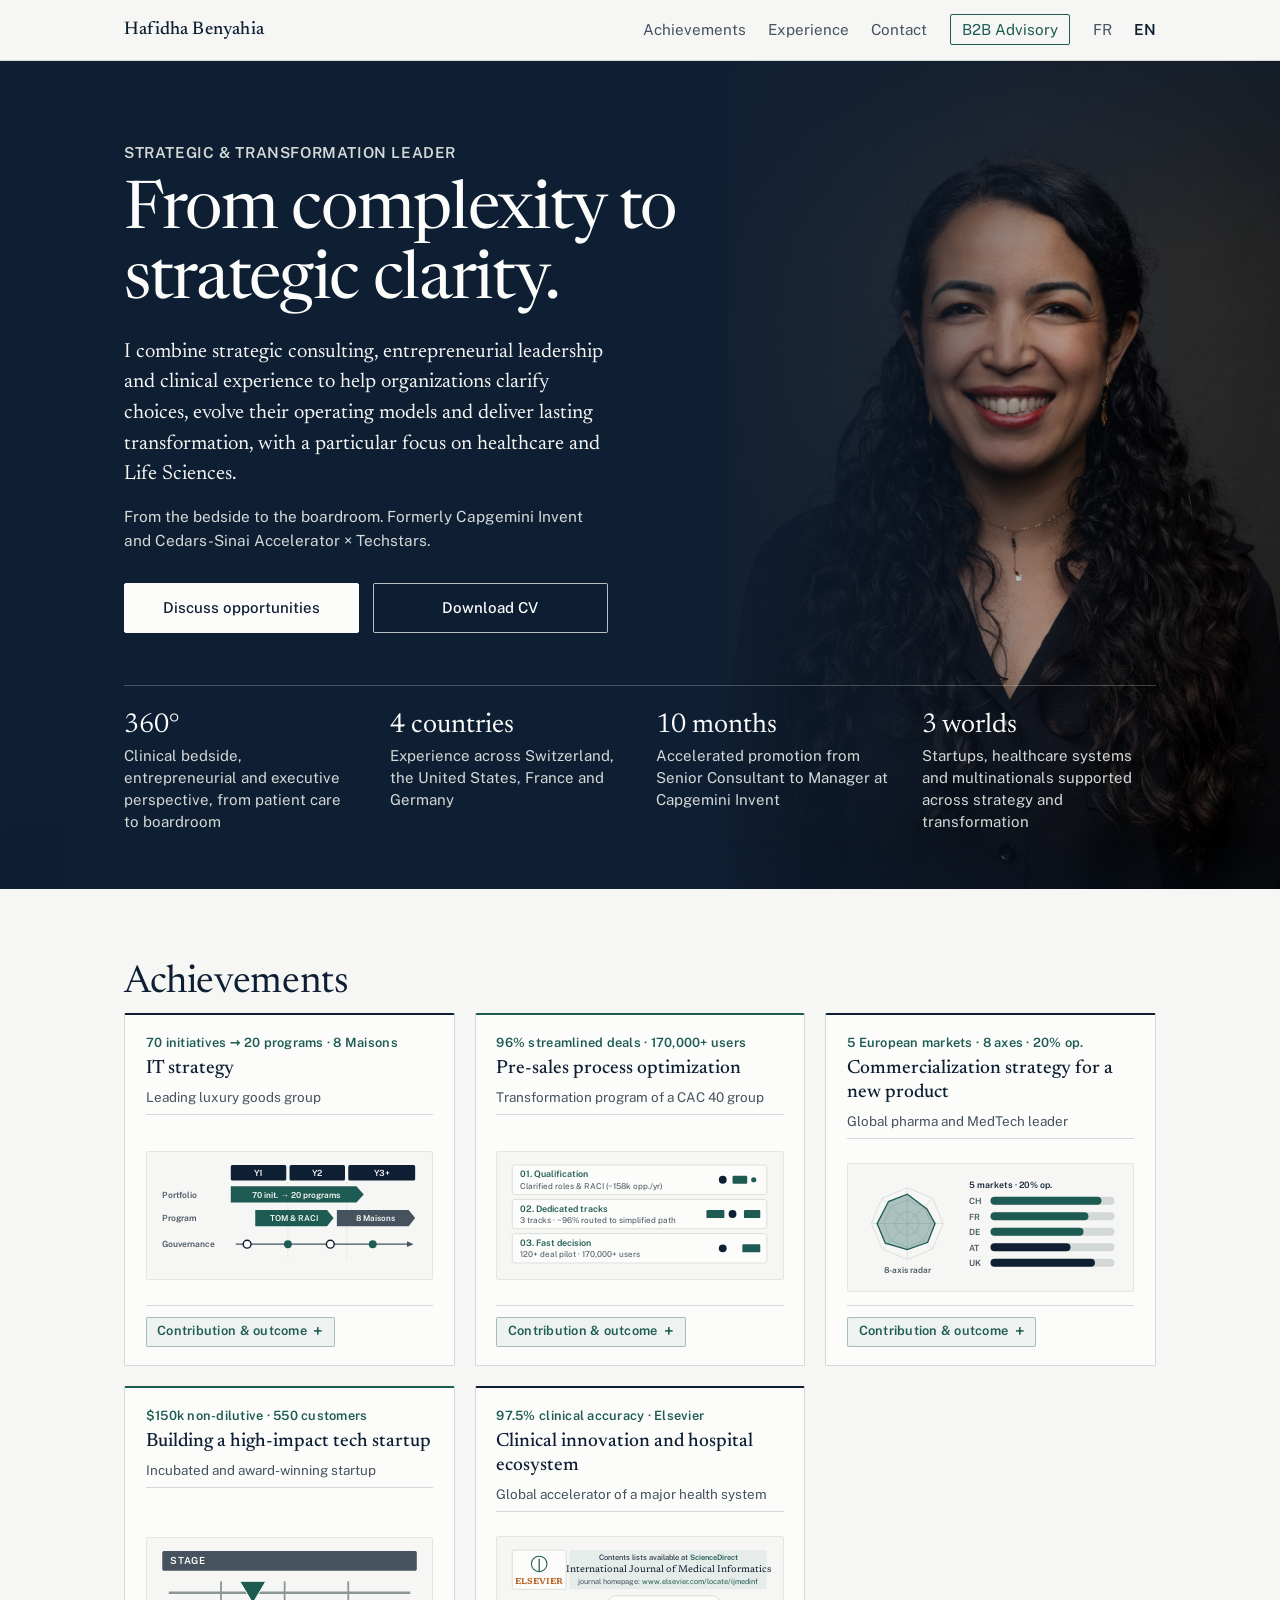
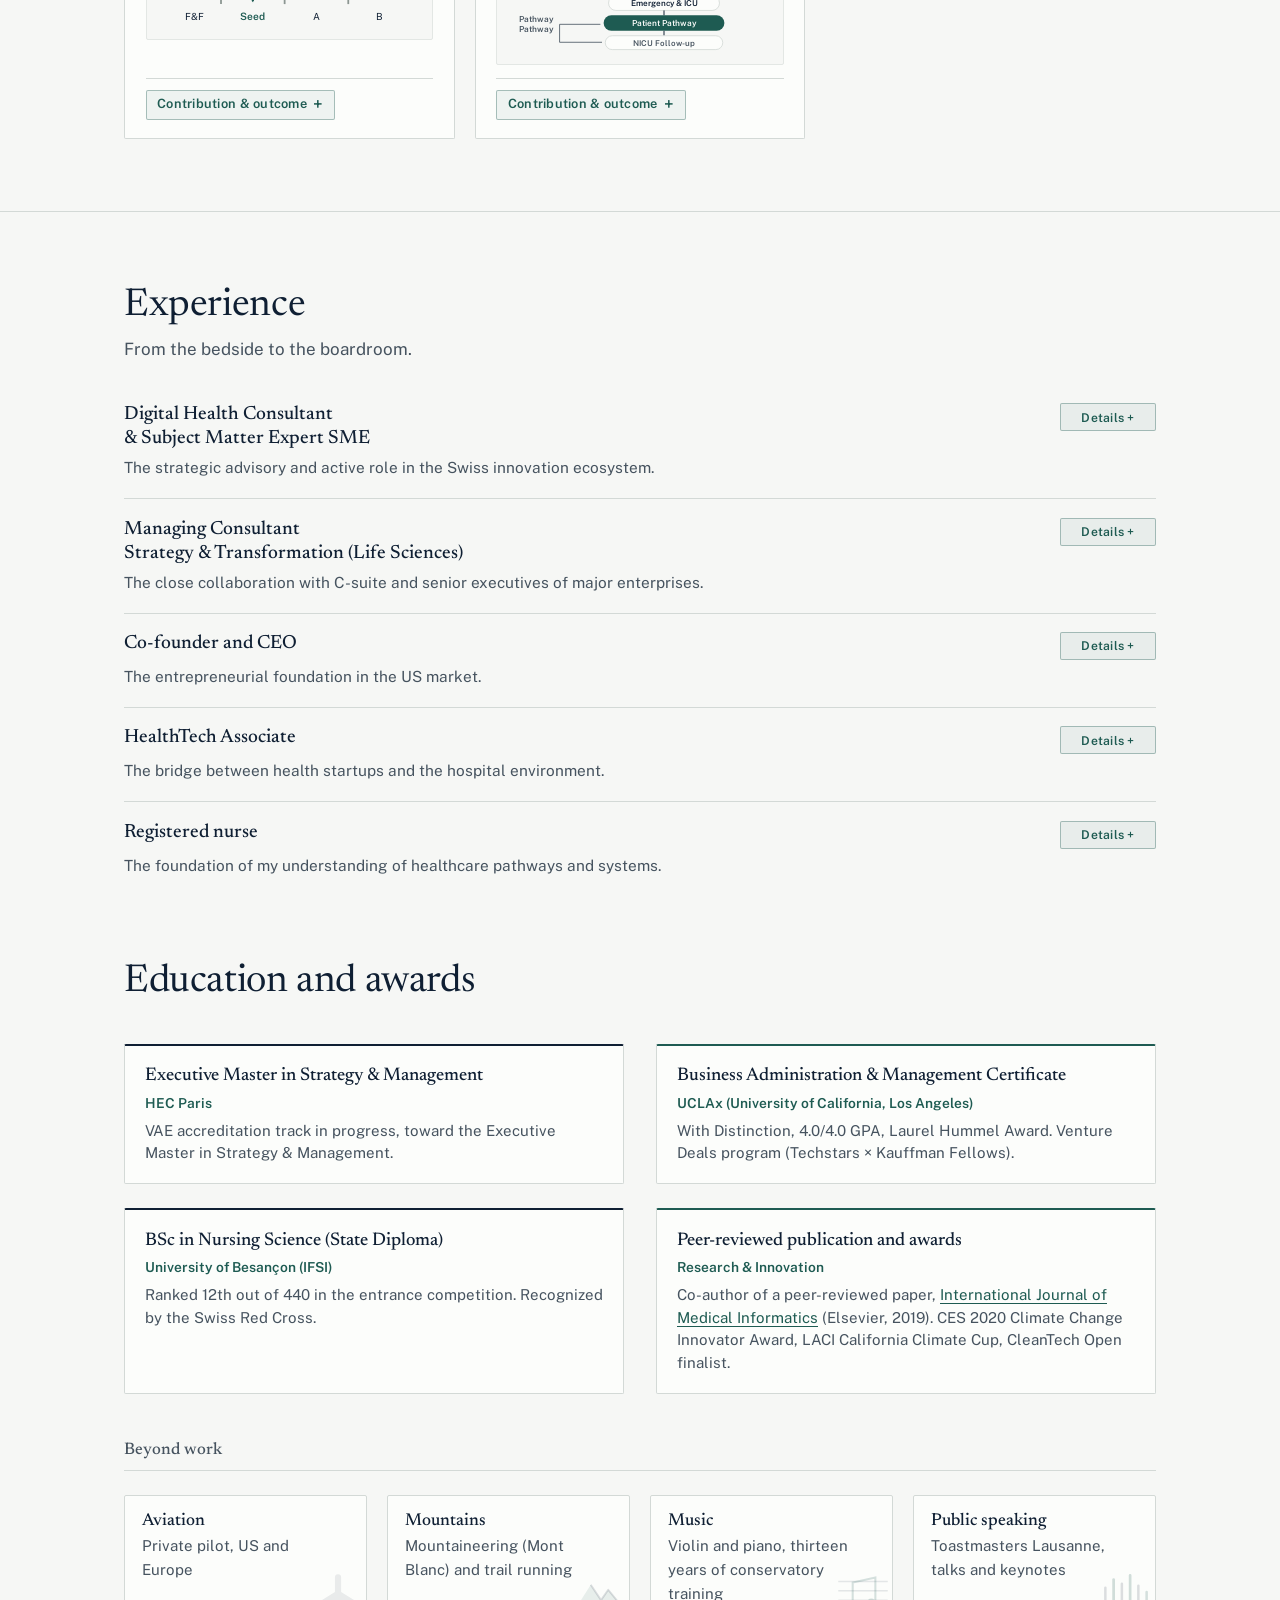
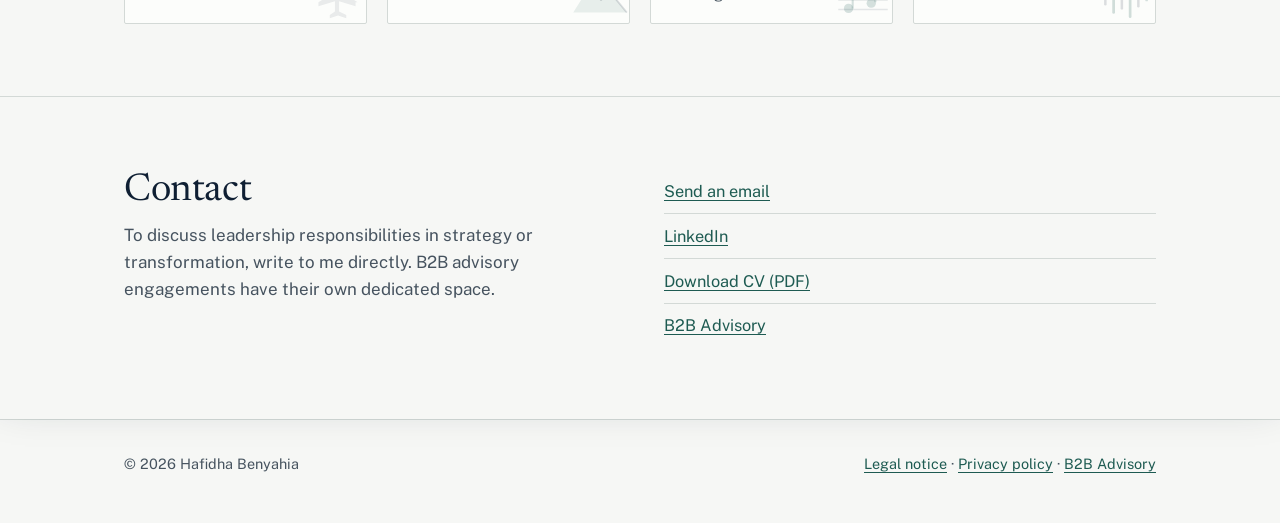
==== commit 9fd254a3: "Add files via upload" ====
--- a/en/index.html
+++ b/en/index.html
@@ -18,7 +18,7 @@
 <link rel="preconnect" href="https://fonts.googleapis.com">
 <link rel="preconnect" href="https://fonts.gstatic.com" crossorigin>
 <link href="https://fonts.googleapis.com/css2?family=Newsreader:ital,opsz,wght@0,6..72,400;0,6..72,500;1,6..72,400&amp;family=Public+Sans:wght@400;500;600&amp;display=swap" rel="stylesheet">
-<link rel="stylesheet" href="../styles.css?v=17">
+<link rel="stylesheet" href="../styles.css?v=19">
 <script type="application/ld+json">{"@context":"https://schema.org","@type":"Person","name":"Hafidha Benyahia","jobTitle":"Strategic & Transformation Leader","url":"https://hafidha-ben.github.io/en/","knowsAbout":["Strategy","Transformation","Innovation and healthcare","Life Sciences"],"sameAs":["https://www.linkedin.com/in/hafidhabenyahia"],"alumniOf":["UCLAx","University of Besançon"]}</script>
 </head>
 <body id="top">
@@ -28,10 +28,13 @@
 <nav class="desktop-nav" aria-label="Main navigation">
 <a href="#achievements">Achievements</a><a href="#experience">Experience</a><a href="#contact">Contact</a><a class="advisory" href="conseil.html">B2B Advisory</a><a href="../" hreflang="fr" lang="fr">FR</a><span class="lang" aria-current="true" lang="en">EN</span>
 </nav>
+<div class="mobile-quick-links" aria-label="Main navigation">
+<a class="quick-link" href="#achievements">Achievements</a><a class="advisory quick-advisory" href="conseil.html">B2B Advisory</a>
+</div>
 <details class="mobile-menu">
 <summary aria-label="Menu"><span>Menu</span><span class="menu-bars" aria-hidden="true"></span></summary>
 <nav class="mobile-nav-panel" onclick="this.parentElement.removeAttribute('open')" aria-label="Main navigation">
-<a href="#achievements">Achievements</a><a href="#experience">Experience</a><a href="#contact">Contact</a><a class="advisory" href="conseil.html">B2B Advisory</a><a href="../" hreflang="fr" lang="fr">FR</a><span class="lang" aria-current="true" lang="en">EN</span>
+<a href="#experience">Experience</a><a href="#contact">Contact</a><a href="../" hreflang="fr" lang="fr">FR</a><span class="lang" aria-current="true" lang="en">EN</span>
 </nav>
 </details>
 </div></header>
@@ -62,7 +65,10 @@
       <span class="vignette-kpi">70 initiatives → 20 programs · 8 Maisons</span>
       <h3>IT strategy</h3>
       <p class="vignette-meta">Leading luxury goods group</p>
-      <p class="vignette-context"><strong>Context:</strong> multi-year IT planning across scattered priorities across Maisons and markets, with a 3 to 5 year trajectory.</p>
+      <details class="vignette-more mobile-context-toggle">
+<summary>Context</summary>
+<p class="vignette-context"><strong>Context:</strong> multi-year IT planning across scattered priorities across Maisons and markets, with a 3 to 5 year trajectory.</p>
+</details>
     </div>
     <div class="vignette-visual"><svg viewBox="0 0 320 132" role="img" aria-label="IT roadmap and governance across Y1, Y2 and Y3+: consolidation of 70 initiatives into 20 programs, TOM and RACI, rollout across 8 Maisons">
   <rect x="88" y="5" width="68" height="19" rx="2" fill="#0F1F33"/>
@@ -104,7 +110,10 @@
       <span class="vignette-kpi">96% streamlined deals · 170,000+ users</span>
       <h3>Pre-sales process optimization</h3>
       <p class="vignette-meta">Transformation program of a CAC 40 group</p>
-      <p class="vignette-context"><strong>Context:</strong> slow, siloed deal approval with redundant reviews (~158,000 opportunities/year).</p>
+      <details class="vignette-more mobile-context-toggle">
+<summary>Context</summary>
+<p class="vignette-context"><strong>Context:</strong> slow, siloed deal approval with redundant reviews (~158,000 opportunities/year).</p>
+</details>
     </div>
     <div class="vignette-visual"><svg viewBox="0 0 320 132" role="img" aria-label="Three-step pre-sales process: RACI qualification, 3 dedicated tracks with 96% streamlined, and fast decision across 170,000+ users">
   <rect x="4" y="5" width="312" height="36" rx="3" fill="#FCFDFB" stroke="#D3D9D6"/>
@@ -138,7 +147,10 @@
       <span class="vignette-kpi">5 European markets · 8 axes · 20% op.</span>
       <h3>Commercialization strategy for a new product</h3>
       <p class="vignette-meta">Global pharma and MedTech leader</p>
-      <p class="vignette-context"><strong>Context:</strong> feasibility study and market access strategy for a MedTech and distribution innovation across 5 European markets: Switzerland, France, Germany, Austria and the United Kingdom.</p>
+      <details class="vignette-more mobile-context-toggle">
+<summary>Context</summary>
+<p class="vignette-context"><strong>Context:</strong> feasibility study and market access strategy for a MedTech and distribution innovation across 5 European markets: Switzerland, France, Germany, Austria and the United Kingdom.</p>
+</details>
     </div>
     <div class="vignette-visual"><svg viewBox="0 0 320 132" role="img" aria-label="8-dimension analysis and readiness across 5 European markets: CH, FR, DE, AT, UK, 20% operational gain target">
   <g transform="translate(58,62)">
@@ -181,7 +193,10 @@
       <span class="vignette-kpi">$150k non-dilutive · 550 customers</span>
       <h3>Building a high-impact tech startup</h3>
       <p class="vignette-meta">Incubated and award-winning startup</p>
-      <p class="vignette-context"><strong>Context:</strong> no convenient, affordable way to share an inter-city ride; overcrowded roads, ambitious environmental targets and corporate parking challenges.</p>
+      <details class="vignette-more mobile-context-toggle">
+<summary>Context</summary>
+<p class="vignette-context"><strong>Context:</strong> no convenient, affordable way to share an inter-city ride; overcrowded roads, ambitious environmental targets and corporate parking challenges.</p>
+</details>
     </div>
     <div class="vignette-visual"><svg viewBox="0 0 320 100" role="img" aria-label="Company maturity stage: Seed between F&amp;F, Series A and Series B">
   <rect x="4" y="5" width="312" height="24" rx="2" fill="#46535F"/>
@@ -210,7 +225,10 @@
       <span class="vignette-kpi">97.5% clinical accuracy · Elsevier</span>
       <h3>Clinical innovation and hospital ecosystem</h3>
       <p class="vignette-meta">Global accelerator of a major health system</p>
-      <p class="vignette-context"><strong>Context:</strong> evaluating in real clinical conditions at Cedars-Sinai a voice-enabled platform for collecting patients’ medical history (CardioCube), and supporting a parent tool in neonatal care (Nicolette).</p>
+      <details class="vignette-more mobile-context-toggle">
+<summary>Context</summary>
+<p class="vignette-context"><strong>Context:</strong> evaluating in real clinical conditions at Cedars-Sinai a voice-enabled platform for collecting patients’ medical history (CardioCube), and supporting a parent tool in neonatal care (Nicolette).</p>
+</details>
     </div>
     <div class="vignette-visual"><svg viewBox="0 0 320 132" role="img" aria-label="Elsevier International Journal of Medical Informatics publication and clinical pathway Emergency &amp; ICU to Patient Pathway and NICU Follow-up">
   <rect x="4" y="5" width="66" height="48" rx="2" fill="#FCFDFB" stroke="#D3D9D6"/>
--- a/styles.css
+++ b/styles.css
@@ -82,7 +82,8 @@
   align-items: center;
 }
 
-.mobile-menu {
+.mobile-menu,
+.mobile-quick-links {
   display: none;
 }
 
@@ -965,13 +966,16 @@
     font-size: 1.0625rem;
   }
   header .wrap {
-    flex-wrap: nowrap;
-    padding-top: .65rem;
-    padding-bottom: .65rem;
+    flex-wrap: wrap;
+    row-gap: .5rem;
+    column-gap: .65rem;
+    padding-top: .6rem;
+    padding-bottom: .6rem;
     position: relative;
   }
   .brand {
     font-size: 1.08rem;
+    order: 1;
   }
   nav.desktop-nav {
     display: none;
@@ -979,6 +983,36 @@
   .mobile-menu {
     display: block;
     margin-left: auto;
+    order: 2;
+  }
+  .mobile-quick-links {
+    display: flex;
+    align-items: center;
+    gap: .55rem;
+    width: 100%;
+    order: 3;
+  }
+  .mobile-quick-links a {
+    flex: 1 1 0;
+    display: inline-flex;
+    align-items: center;
+    justify-content: center;
+    min-height: 34px;
+    padding: .28rem .65rem;
+    border-radius: 2px;
+    font: 500 .86rem/1.1 var(--sans);
+    text-decoration: none;
+    text-align: center;
+  }
+  .mobile-quick-links a.quick-link {
+    color: var(--ink);
+    background: var(--surface);
+    border: 1px solid var(--rule);
+  }
+  .mobile-quick-links a.quick-advisory {
+    color: var(--accent);
+    background: transparent;
+    border: 1px solid var(--accent);
   }
   .mobile-menu > summary {
     list-style: none;
@@ -1048,6 +1082,53 @@
     padding: .55rem .85rem;
     text-align: center;
     border: 1px solid var(--accent);
+  }
+  .mobile-context-toggle {
+    margin-top: .55rem;
+  }
+  .mobile-context-toggle > summary {
+    display: inline-flex;
+  }
+  .mobile-context-toggle > p.vignette-context {
+    display: none;
+    margin-top: .55rem;
+  }
+  .mobile-context-toggle[open] > p.vignette-context {
+    display: block;
+  }
+  .mobile-offer-details {
+    margin-top: .85rem;
+    padding-top: .65rem;
+    border-top: 1px dashed var(--rule);
+    font-size: .85rem;
+    color: var(--muted);
+  }
+  .mobile-offer-details > summary {
+    list-style: none;
+    cursor: pointer;
+    font-weight: 600;
+    color: var(--ink);
+    display: flex;
+    justify-content: space-between;
+    align-items: center;
+  }
+  .mobile-offer-details > summary::-webkit-details-marker {
+    display: none;
+  }
+  .mobile-offer-details > summary::after {
+    content: "+";
+    color: var(--accent);
+    font-size: 1rem;
+  }
+  .mobile-offer-details[open] > summary::after {
+    content: "−";
+  }
+  .mobile-offer-details > ul.offer-list {
+    display: none;
+    margin-top: .55rem;
+  }
+  .mobile-offer-details[open] > ul.offer-list {
+    display: block;
   }
   .wrap {
     padding: 0 1.25rem;
@@ -1188,3 +1269,17 @@
     animation: none;
   }
 }
+
+/* Desktop defaults for mobile-only collapsible sections */
+.mobile-context-toggle > summary {
+  display: none;
+}
+.mobile-context-toggle > p.vignette-context {
+  display: block;
+}
+.mobile-offer-details > summary {
+  display: none;
+}
+.mobile-offer-details > ul.offer-list {
+  display: block;
+}
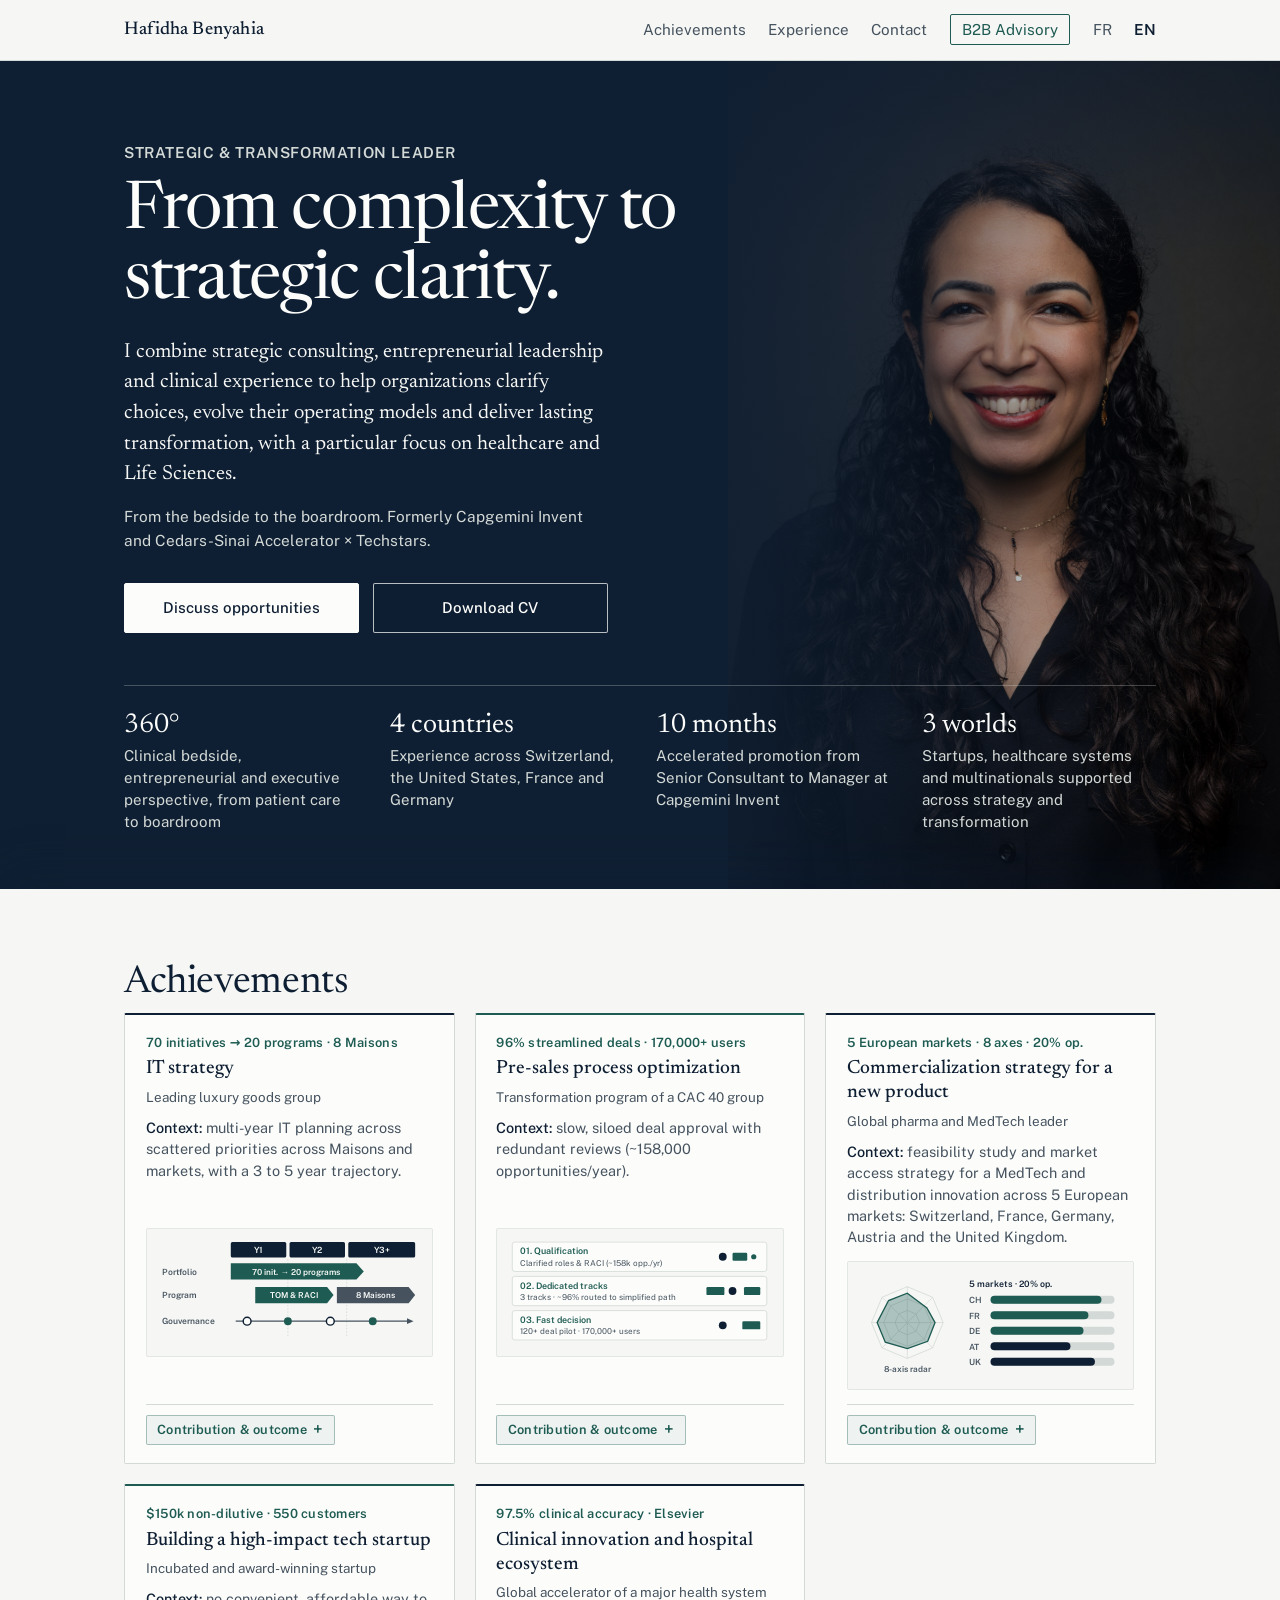
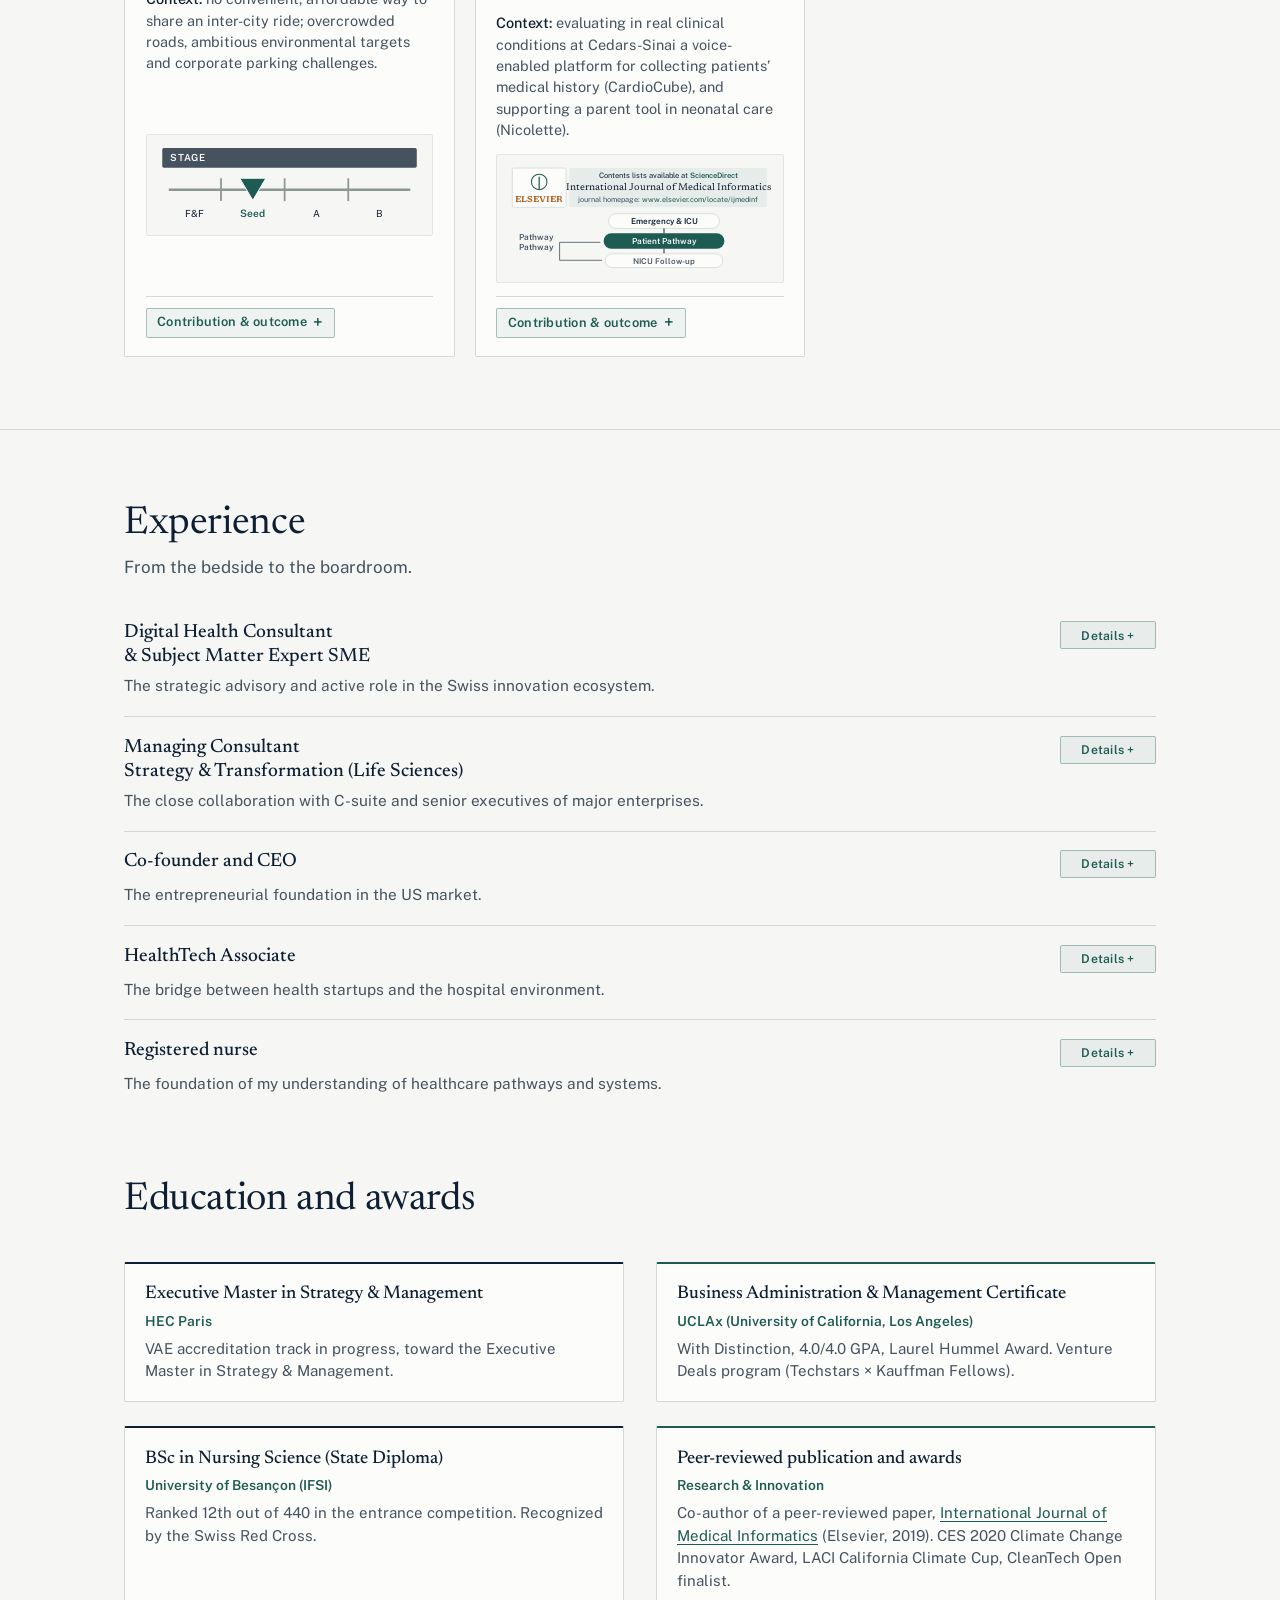
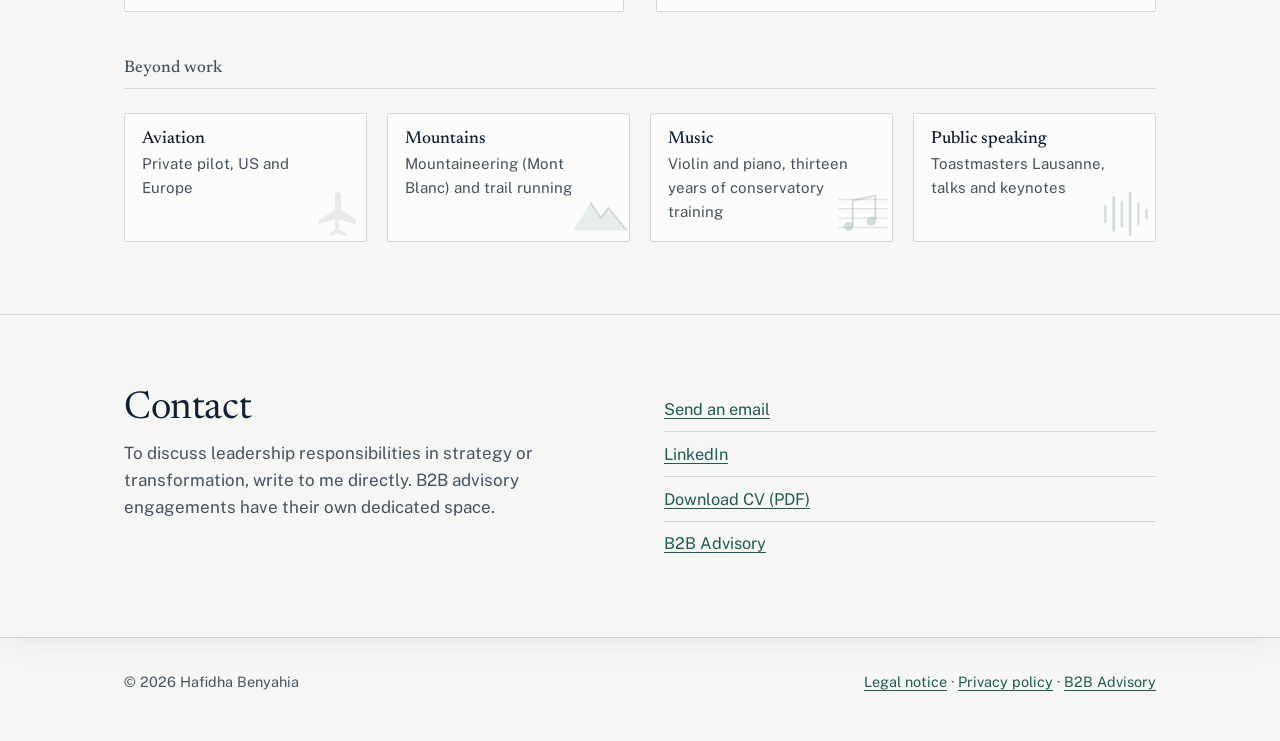
==== commit 6f77fd8e: "Add files via upload" ====
--- a/en/index.html
+++ b/en/index.html
@@ -18,7 +18,7 @@
 <link rel="preconnect" href="https://fonts.googleapis.com">
 <link rel="preconnect" href="https://fonts.gstatic.com" crossorigin>
 <link href="https://fonts.googleapis.com/css2?family=Newsreader:ital,opsz,wght@0,6..72,400;0,6..72,500;1,6..72,400&amp;family=Public+Sans:wght@400;500;600&amp;display=swap" rel="stylesheet">
-<link rel="stylesheet" href="../styles.css?v=19">
+<link rel="stylesheet" href="../styles.css?v=18">
 <script type="application/ld+json">{"@context":"https://schema.org","@type":"Person","name":"Hafidha Benyahia","jobTitle":"Strategic & Transformation Leader","url":"https://hafidha-ben.github.io/en/","knowsAbout":["Strategy","Transformation","Innovation and healthcare","Life Sciences"],"sameAs":["https://www.linkedin.com/in/hafidhabenyahia"],"alumniOf":["UCLAx","University of Besançon"]}</script>
 </head>
 <body id="top">
@@ -65,10 +65,7 @@
       <span class="vignette-kpi">70 initiatives → 20 programs · 8 Maisons</span>
       <h3>IT strategy</h3>
       <p class="vignette-meta">Leading luxury goods group</p>
-      <details class="vignette-more mobile-context-toggle">
-<summary>Context</summary>
-<p class="vignette-context"><strong>Context:</strong> multi-year IT planning across scattered priorities across Maisons and markets, with a 3 to 5 year trajectory.</p>
-</details>
+      <p class="vignette-context"><strong>Context:</strong> multi-year IT planning across scattered priorities across Maisons and markets, with a 3 to 5 year trajectory.</p>
     </div>
     <div class="vignette-visual"><svg viewBox="0 0 320 132" role="img" aria-label="IT roadmap and governance across Y1, Y2 and Y3+: consolidation of 70 initiatives into 20 programs, TOM and RACI, rollout across 8 Maisons">
   <rect x="88" y="5" width="68" height="19" rx="2" fill="#0F1F33"/>
@@ -110,10 +107,7 @@
       <span class="vignette-kpi">96% streamlined deals · 170,000+ users</span>
       <h3>Pre-sales process optimization</h3>
       <p class="vignette-meta">Transformation program of a CAC 40 group</p>
-      <details class="vignette-more mobile-context-toggle">
-<summary>Context</summary>
-<p class="vignette-context"><strong>Context:</strong> slow, siloed deal approval with redundant reviews (~158,000 opportunities/year).</p>
-</details>
+      <p class="vignette-context"><strong>Context:</strong> slow, siloed deal approval with redundant reviews (~158,000 opportunities/year).</p>
     </div>
     <div class="vignette-visual"><svg viewBox="0 0 320 132" role="img" aria-label="Three-step pre-sales process: RACI qualification, 3 dedicated tracks with 96% streamlined, and fast decision across 170,000+ users">
   <rect x="4" y="5" width="312" height="36" rx="3" fill="#FCFDFB" stroke="#D3D9D6"/>
@@ -147,10 +141,7 @@
       <span class="vignette-kpi">5 European markets · 8 axes · 20% op.</span>
       <h3>Commercialization strategy for a new product</h3>
       <p class="vignette-meta">Global pharma and MedTech leader</p>
-      <details class="vignette-more mobile-context-toggle">
-<summary>Context</summary>
-<p class="vignette-context"><strong>Context:</strong> feasibility study and market access strategy for a MedTech and distribution innovation across 5 European markets: Switzerland, France, Germany, Austria and the United Kingdom.</p>
-</details>
+      <p class="vignette-context"><strong>Context:</strong> feasibility study and market access strategy for a MedTech and distribution innovation across 5 European markets: Switzerland, France, Germany, Austria and the United Kingdom.</p>
     </div>
     <div class="vignette-visual"><svg viewBox="0 0 320 132" role="img" aria-label="8-dimension analysis and readiness across 5 European markets: CH, FR, DE, AT, UK, 20% operational gain target">
   <g transform="translate(58,62)">
@@ -193,10 +184,7 @@
       <span class="vignette-kpi">$150k non-dilutive · 550 customers</span>
       <h3>Building a high-impact tech startup</h3>
       <p class="vignette-meta">Incubated and award-winning startup</p>
-      <details class="vignette-more mobile-context-toggle">
-<summary>Context</summary>
-<p class="vignette-context"><strong>Context:</strong> no convenient, affordable way to share an inter-city ride; overcrowded roads, ambitious environmental targets and corporate parking challenges.</p>
-</details>
+      <p class="vignette-context"><strong>Context:</strong> no convenient, affordable way to share an inter-city ride; overcrowded roads, ambitious environmental targets and corporate parking challenges.</p>
     </div>
     <div class="vignette-visual"><svg viewBox="0 0 320 100" role="img" aria-label="Company maturity stage: Seed between F&amp;F, Series A and Series B">
   <rect x="4" y="5" width="312" height="24" rx="2" fill="#46535F"/>
@@ -225,10 +213,7 @@
       <span class="vignette-kpi">97.5% clinical accuracy · Elsevier</span>
       <h3>Clinical innovation and hospital ecosystem</h3>
       <p class="vignette-meta">Global accelerator of a major health system</p>
-      <details class="vignette-more mobile-context-toggle">
-<summary>Context</summary>
-<p class="vignette-context"><strong>Context:</strong> evaluating in real clinical conditions at Cedars-Sinai a voice-enabled platform for collecting patients’ medical history (CardioCube), and supporting a parent tool in neonatal care (Nicolette).</p>
-</details>
+      <p class="vignette-context"><strong>Context:</strong> evaluating in real clinical conditions at Cedars-Sinai a voice-enabled platform for collecting patients’ medical history (CardioCube), and supporting a parent tool in neonatal care (Nicolette).</p>
     </div>
     <div class="vignette-visual"><svg viewBox="0 0 320 132" role="img" aria-label="Elsevier International Journal of Medical Informatics publication and clinical pathway Emergency &amp; ICU to Patient Pathway and NICU Follow-up">
   <rect x="4" y="5" width="66" height="48" rx="2" fill="#FCFDFB" stroke="#D3D9D6"/>
--- a/styles.css
+++ b/styles.css
@@ -1082,53 +1082,6 @@
     padding: .55rem .85rem;
     text-align: center;
     border: 1px solid var(--accent);
-  }
-  .mobile-context-toggle {
-    margin-top: .55rem;
-  }
-  .mobile-context-toggle > summary {
-    display: inline-flex;
-  }
-  .mobile-context-toggle > p.vignette-context {
-    display: none;
-    margin-top: .55rem;
-  }
-  .mobile-context-toggle[open] > p.vignette-context {
-    display: block;
-  }
-  .mobile-offer-details {
-    margin-top: .85rem;
-    padding-top: .65rem;
-    border-top: 1px dashed var(--rule);
-    font-size: .85rem;
-    color: var(--muted);
-  }
-  .mobile-offer-details > summary {
-    list-style: none;
-    cursor: pointer;
-    font-weight: 600;
-    color: var(--ink);
-    display: flex;
-    justify-content: space-between;
-    align-items: center;
-  }
-  .mobile-offer-details > summary::-webkit-details-marker {
-    display: none;
-  }
-  .mobile-offer-details > summary::after {
-    content: "+";
-    color: var(--accent);
-    font-size: 1rem;
-  }
-  .mobile-offer-details[open] > summary::after {
-    content: "−";
-  }
-  .mobile-offer-details > ul.offer-list {
-    display: none;
-    margin-top: .55rem;
-  }
-  .mobile-offer-details[open] > ul.offer-list {
-    display: block;
   }
   .wrap {
     padding: 0 1.25rem;
@@ -1269,17 +1222,3 @@
     animation: none;
   }
 }
-
-/* Desktop defaults for mobile-only collapsible sections */
-.mobile-context-toggle > summary {
-  display: none;
-}
-.mobile-context-toggle > p.vignette-context {
-  display: block;
-}
-.mobile-offer-details > summary {
-  display: none;
-}
-.mobile-offer-details > ul.offer-list {
-  display: block;
-}
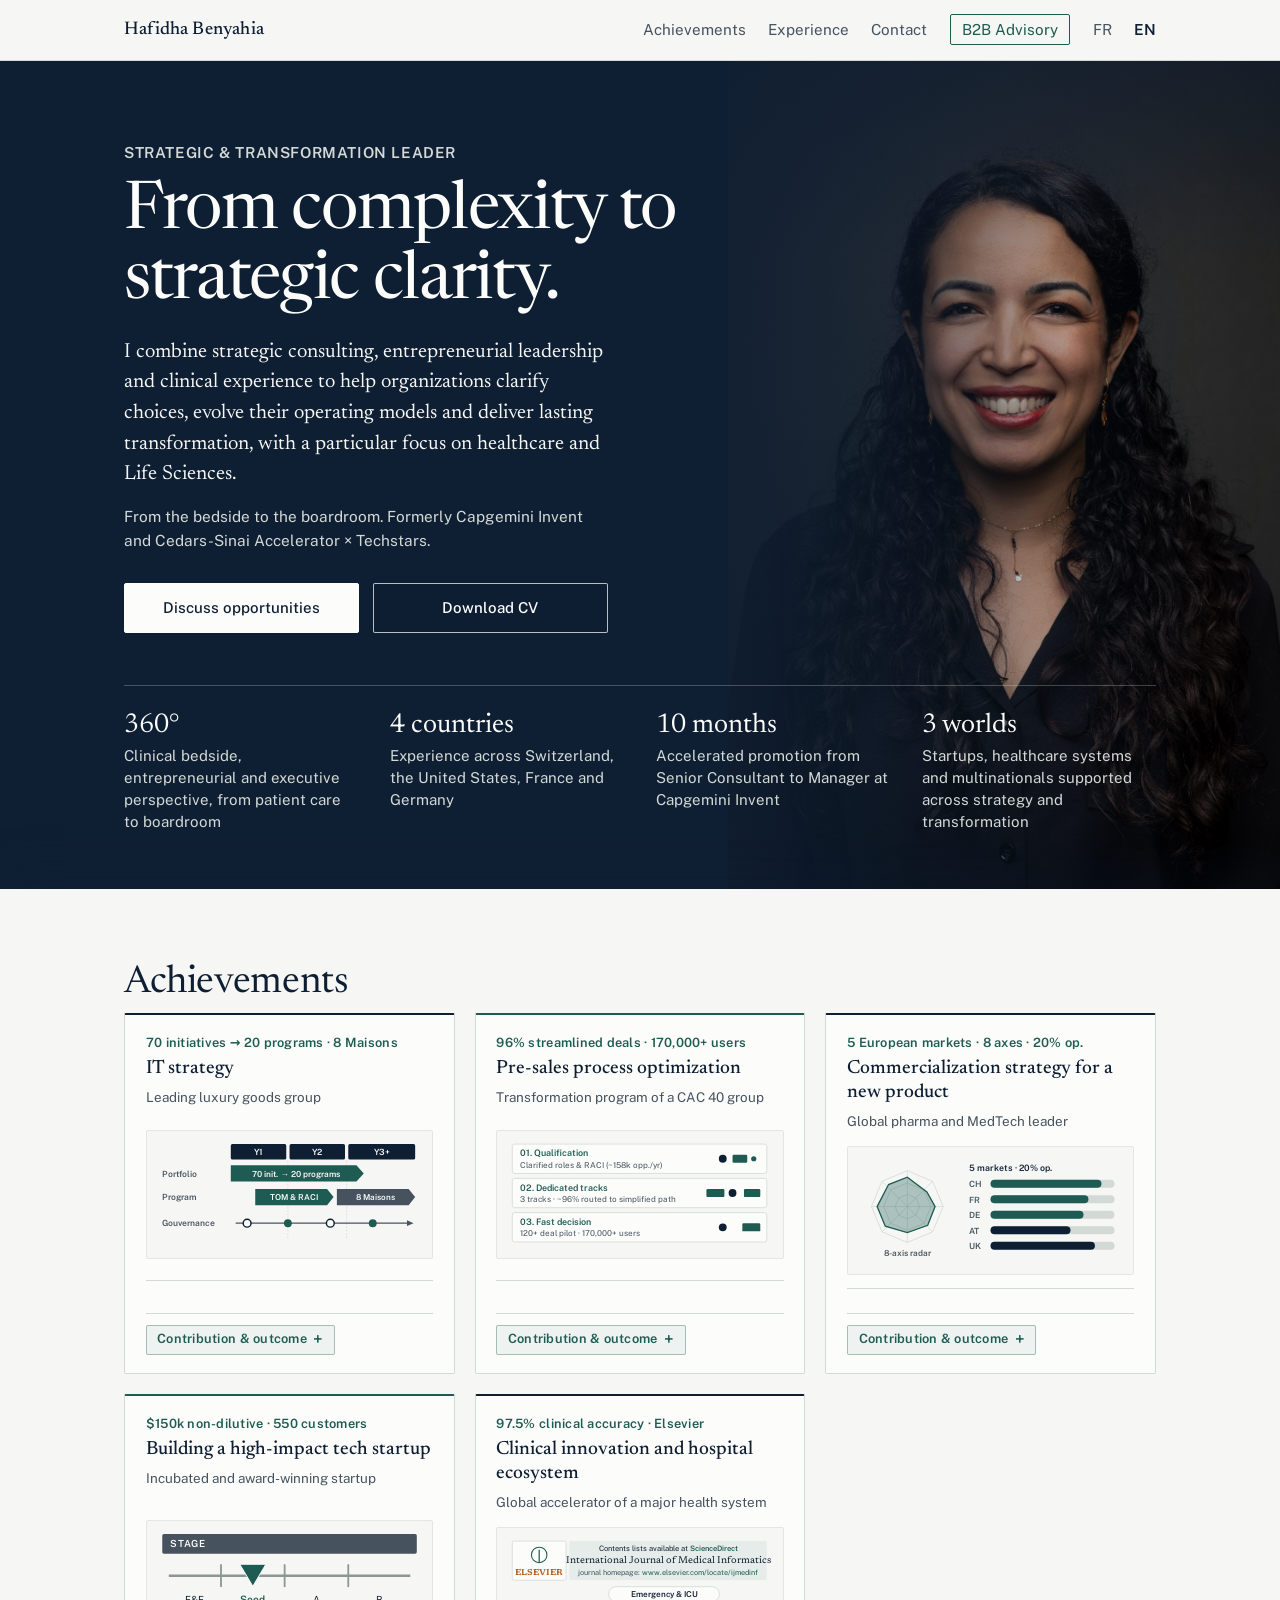
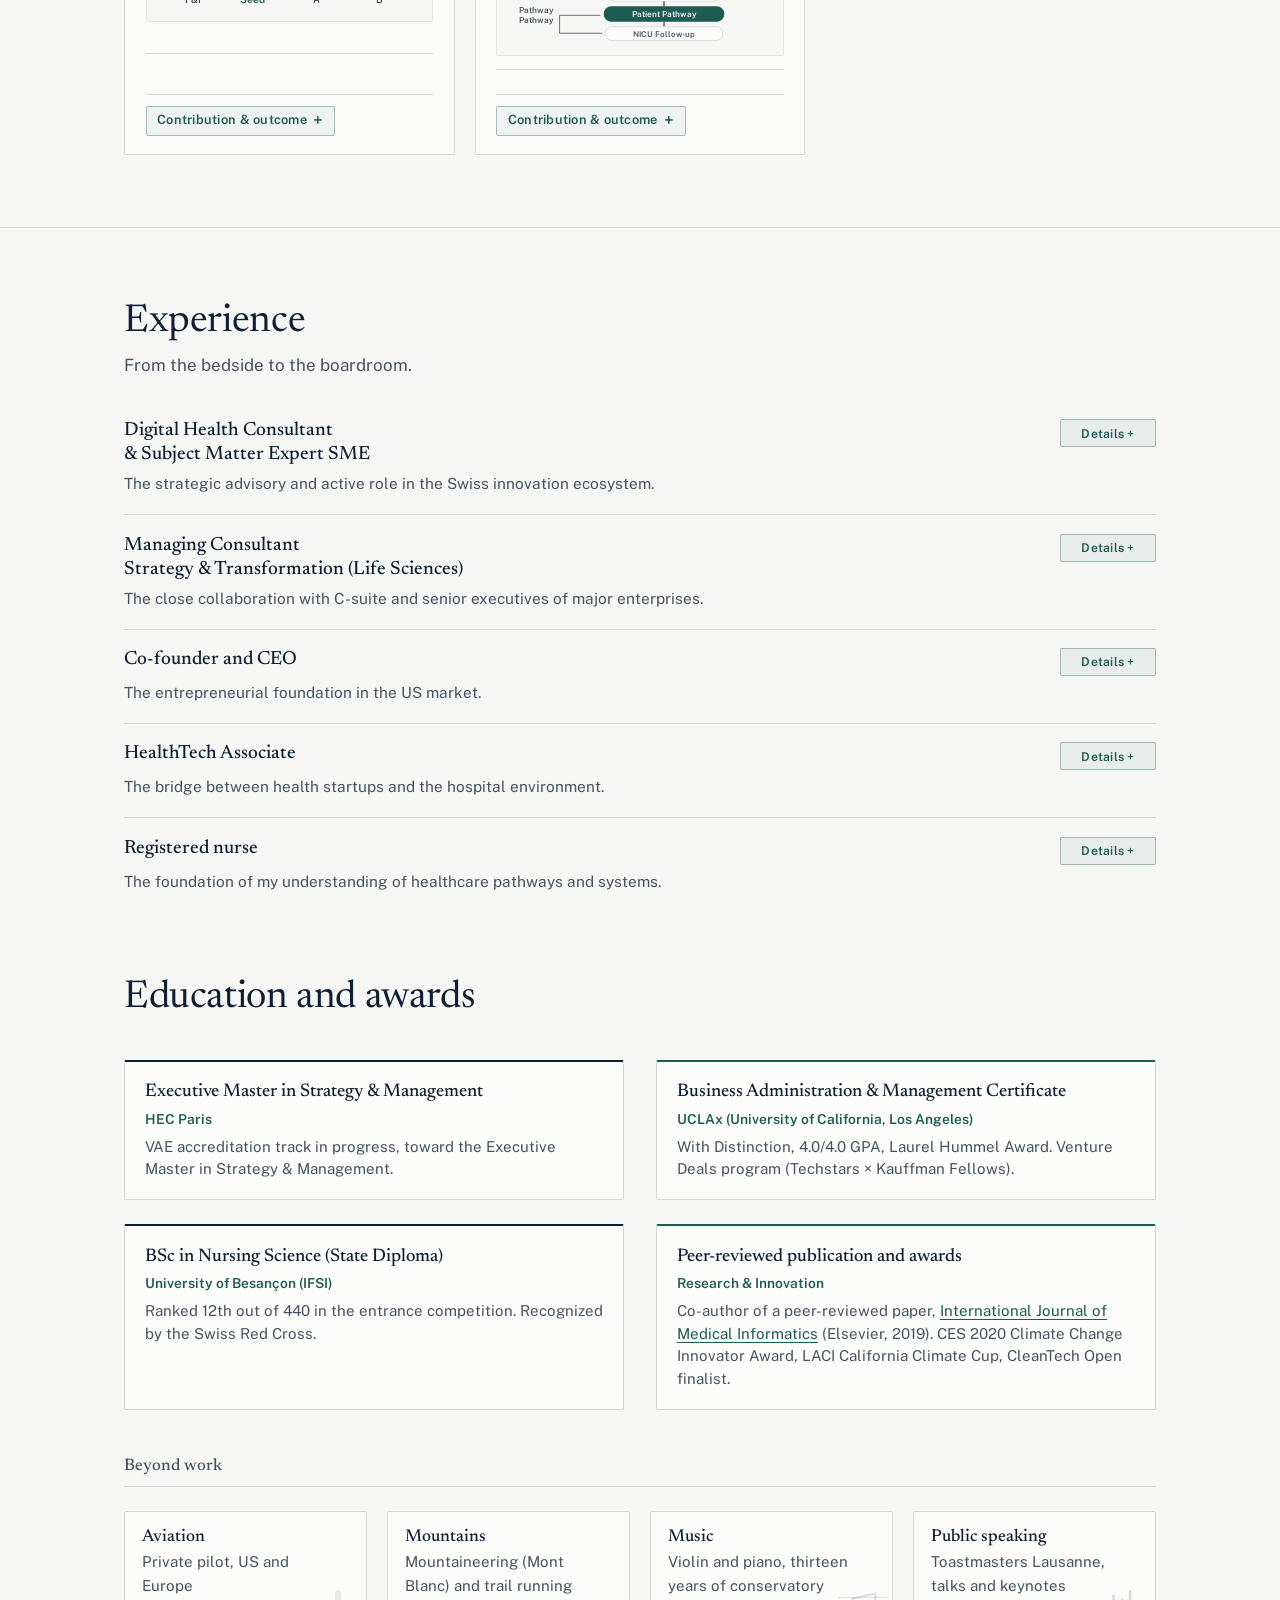
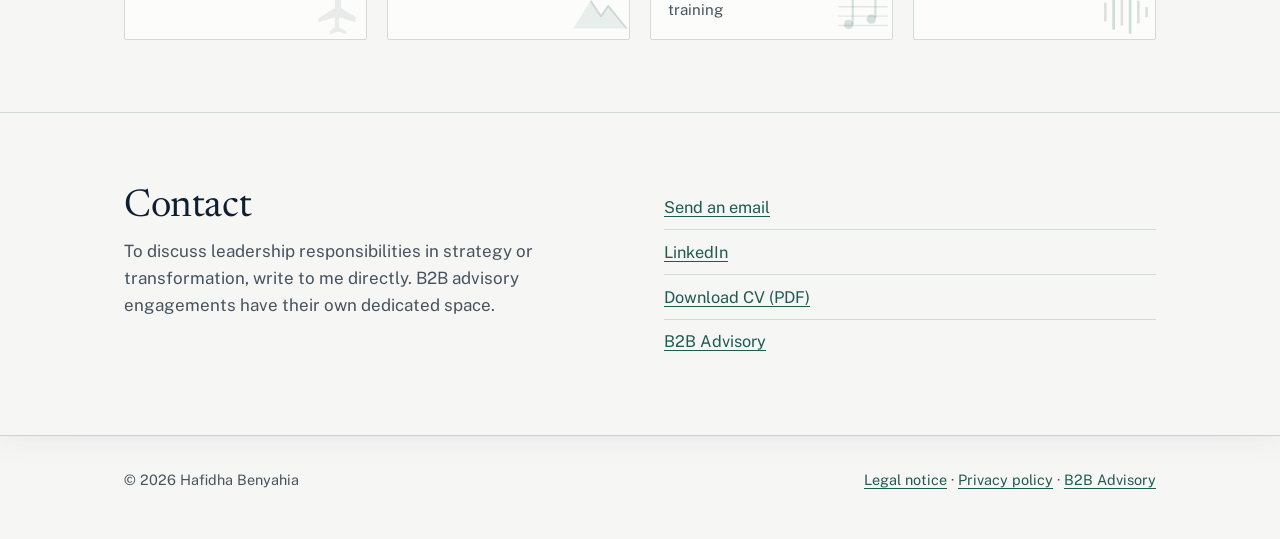
==== commit 770a5df1: "Add files via upload" ====
--- a/en/index.html
+++ b/en/index.html
@@ -18,7 +18,7 @@
 <link rel="preconnect" href="https://fonts.googleapis.com">
 <link rel="preconnect" href="https://fonts.gstatic.com" crossorigin>
 <link href="https://fonts.googleapis.com/css2?family=Newsreader:ital,opsz,wght@0,6..72,400;0,6..72,500;1,6..72,400&amp;family=Public+Sans:wght@400;500;600&amp;display=swap" rel="stylesheet">
-<link rel="stylesheet" href="../styles.css?v=18">
+<link rel="stylesheet" href="../styles.css?v=20">
 <script type="application/ld+json">{"@context":"https://schema.org","@type":"Person","name":"Hafidha Benyahia","jobTitle":"Strategic & Transformation Leader","url":"https://hafidha-ben.github.io/en/","knowsAbout":["Strategy","Transformation","Innovation and healthcare","Life Sciences"],"sameAs":["https://www.linkedin.com/in/hafidhabenyahia"],"alumniOf":["UCLAx","University of Besançon"]}</script>
 </head>
 <body id="top">
@@ -29,12 +29,12 @@
 <a href="#achievements">Achievements</a><a href="#experience">Experience</a><a href="#contact">Contact</a><a class="advisory" href="conseil.html">B2B Advisory</a><a href="../" hreflang="fr" lang="fr">FR</a><span class="lang" aria-current="true" lang="en">EN</span>
 </nav>
 <div class="mobile-quick-links" aria-label="Main navigation">
-<a class="quick-link" href="#achievements">Achievements</a><a class="advisory quick-advisory" href="conseil.html">B2B Advisory</a>
+<a class="quick-nav-btn" href="#top">Profile</a><a class="quick-nav-btn is-active-target" href="conseil.html">B2B Advisory</a>
 </div>
 <details class="mobile-menu">
 <summary aria-label="Menu"><span>Menu</span><span class="menu-bars" aria-hidden="true"></span></summary>
 <nav class="mobile-nav-panel" onclick="this.parentElement.removeAttribute('open')" aria-label="Main navigation">
-<a href="#experience">Experience</a><a href="#contact">Contact</a><a href="../" hreflang="fr" lang="fr">FR</a><span class="lang" aria-current="true" lang="en">EN</span>
+<a href="#achievements">Achievements</a><a href="#experience">Experience</a><a href="#contact">Contact</a><a class="advisory" href="conseil.html">B2B Advisory</a><a href="../" hreflang="fr" lang="fr">FR</a><span class="lang" aria-current="true" lang="en">EN</span>
 </nav>
 </details>
 </div></header>
@@ -65,7 +65,6 @@
       <span class="vignette-kpi">70 initiatives → 20 programs · 8 Maisons</span>
       <h3>IT strategy</h3>
       <p class="vignette-meta">Leading luxury goods group</p>
-      <p class="vignette-context"><strong>Context:</strong> multi-year IT planning across scattered priorities across Maisons and markets, with a 3 to 5 year trajectory.</p>
     </div>
     <div class="vignette-visual"><svg viewBox="0 0 320 132" role="img" aria-label="IT roadmap and governance across Y1, Y2 and Y3+: consolidation of 70 initiatives into 20 programs, TOM and RACI, rollout across 8 Maisons">
   <rect x="88" y="5" width="68" height="19" rx="2" fill="#0F1F33"/>
@@ -96,6 +95,10 @@
   <circle cx="210" cy="102" r="4.8" fill="#FCFDFB" stroke="#0F1F33" stroke-width="1.8"/>
   <circle cx="262" cy="102" r="4.8" fill="#1E5B52"/>
 </svg></div>
+        <details class="vignette-more mobile-context-toggle">
+      <summary>Context</summary>
+      <p class="vignette-context"><strong>Context:</strong> multi-year IT planning across scattered priorities across Maisons and markets, with a 3 to 5 year trajectory.</p>
+    </details>
     <details class="vignette-more">
       <summary>Contribution &amp; outcome</summary>
       <p>Initiative prioritization, shared services, portfolio governance and alignment of business and technology issues; 70 initiatives structured into 20 programs for 8 Maisons.</p>
@@ -107,7 +110,6 @@
       <span class="vignette-kpi">96% streamlined deals · 170,000+ users</span>
       <h3>Pre-sales process optimization</h3>
       <p class="vignette-meta">Transformation program of a CAC 40 group</p>
-      <p class="vignette-context"><strong>Context:</strong> slow, siloed deal approval with redundant reviews (~158,000 opportunities/year).</p>
     </div>
     <div class="vignette-visual"><svg viewBox="0 0 320 132" role="img" aria-label="Three-step pre-sales process: RACI qualification, 3 dedicated tracks with 96% streamlined, and fast decision across 170,000+ users">
   <rect x="4" y="5" width="312" height="36" rx="3" fill="#FCFDFB" stroke="#D3D9D6"/>
@@ -130,6 +132,10 @@
   <circle cx="262" cy="107" r="4.8" fill="#0F1F33"/>
   <rect x="286" y="102" width="22" height="10" rx="1.5" fill="#1E5B52"/>
 </svg></div>
+        <details class="vignette-more mobile-context-toggle">
+      <summary>Context</summary>
+      <p class="vignette-context"><strong>Context:</strong> slow, siloed deal approval with redundant reviews (~158,000 opportunities/year).</p>
+    </details>
     <details class="vignette-more">
       <summary>Contribution &amp; outcome</summary>
       <p>Design of the target process (three-channel categorization, clarified roles, unified reviews), digitalization framing (CRM adaptation), rollout and change management; about 96% of opportunities routed to a simplified path, validated by a 120+ deal pilot.</p>
@@ -141,7 +147,6 @@
       <span class="vignette-kpi">5 European markets · 8 axes · 20% op.</span>
       <h3>Commercialization strategy for a new product</h3>
       <p class="vignette-meta">Global pharma and MedTech leader</p>
-      <p class="vignette-context"><strong>Context:</strong> feasibility study and market access strategy for a MedTech and distribution innovation across 5 European markets: Switzerland, France, Germany, Austria and the United Kingdom.</p>
     </div>
     <div class="vignette-visual"><svg viewBox="0 0 320 132" role="img" aria-label="8-dimension analysis and readiness across 5 European markets: CH, FR, DE, AT, UK, 20% operational gain target">
   <g transform="translate(58,62)">
@@ -173,6 +178,10 @@
   <text x="134" y="114" font-family="Public Sans, sans-serif" font-size="10.5" font-weight="600" fill="#46535F">UK</text>
   <rect x="160" y="105" width="152" height="10" rx="5" fill="#D3D9D6"/><rect x="160" y="105" width="128" height="10" rx="5" fill="#0F1F33"/>
 </svg></div>
+        <details class="vignette-more mobile-context-toggle">
+      <summary>Context</summary>
+      <p class="vignette-context"><strong>Context:</strong> feasibility study and market access strategy for a MedTech and distribution innovation across 5 European markets: Switzerland, France, Germany, Austria and the United Kingdom.</p>
+    </details>
     <details class="vignette-more">
       <summary>Contribution &amp; outcome</summary>
       <p>Study and recommendations linking commercial strategy, clinical utility and market access across eight dimensions: legal, commercial, strategic, financial, technological, processes, patient pathway and internal capabilities, from commercial proposal to delivery and customer relationship; roadmap built around a 20% operational gain target.</p>
@@ -184,7 +193,6 @@
       <span class="vignette-kpi">$150k non-dilutive · 550 customers</span>
       <h3>Building a high-impact tech startup</h3>
       <p class="vignette-meta">Incubated and award-winning startup</p>
-      <p class="vignette-context"><strong>Context:</strong> no convenient, affordable way to share an inter-city ride; overcrowded roads, ambitious environmental targets and corporate parking challenges.</p>
     </div>
     <div class="vignette-visual"><svg viewBox="0 0 320 100" role="img" aria-label="Company maturity stage: Seed between F&amp;F, Series A and Series B">
   <rect x="4" y="5" width="312" height="24" rx="2" fill="#46535F"/>
@@ -202,6 +210,10 @@
   <text x="193" y="90" text-anchor="middle" font-family="Public Sans, sans-serif" font-size="12" fill="#0F1F33">A</text>
   <text x="270" y="90" text-anchor="middle" font-family="Public Sans, sans-serif" font-size="12" fill="#0F1F33">B</text>
 </svg></div>
+        <details class="vignette-more mobile-context-toggle">
+      <summary>Context</summary>
+      <p class="vignette-context"><strong>Context:</strong> no convenient, affordable way to share an inter-city ride; overcrowded roads, ambitious environmental targets and corporate parking challenges.</p>
+    </details>
     <details class="vignette-more">
       <summary>Contribution &amp; outcome</summary>
       <p>Co-founder and CEO: general management, P&amp;L, two strategic pivots (from C2C to B2B and B2B2C), 9-member advisory board; $150k in non-dilutive funding, 550 pre-launch customers from 2,500+ leads (23.6%), integration partnership with LADOT (Los Angeles public transit network) for multimodal, eco-friendly mobility solutions.</p>
@@ -213,7 +225,6 @@
       <span class="vignette-kpi">97.5% clinical accuracy · Elsevier</span>
       <h3>Clinical innovation and hospital ecosystem</h3>
       <p class="vignette-meta">Global accelerator of a major health system</p>
-      <p class="vignette-context"><strong>Context:</strong> evaluating in real clinical conditions at Cedars-Sinai a voice-enabled platform for collecting patients’ medical history (CardioCube), and supporting a parent tool in neonatal care (Nicolette).</p>
     </div>
     <div class="vignette-visual"><svg viewBox="0 0 320 132" role="img" aria-label="Elsevier International Journal of Medical Informatics publication and clinical pathway Emergency &amp; ICU to Patient Pathway and NICU Follow-up">
   <rect x="4" y="5" width="66" height="48" rx="2" fill="#FCFDFB" stroke="#D3D9D6"/>
@@ -242,6 +253,10 @@
   <polyline points="62,96 112,96" fill="none" stroke="#46535F" stroke-width="1"/>
   <polyline points="62,96 62,118 114,118" fill="none" stroke="#46535F" stroke-width="1"/>
 </svg></div>
+        <details class="vignette-more mobile-context-toggle">
+      <summary>Context</summary>
+      <p class="vignette-context"><strong>Context:</strong> evaluating in real clinical conditions at Cedars-Sinai a voice-enabled platform for collecting patients’ medical history (CardioCube), and supporting a parent tool in neonatal care (Nicolette).</p>
+    </details>
     <details class="vignette-more">
       <summary>Contribution &amp; outcome</summary>
       <p>Led the study in partnership with the cardiology center and participated in patient testing (CardioCube); for Nicolette, ran focus groups and a pilot with the NICU at Children’s Hospital, scoped and wireframed the patient support tool and coordinated integration with hospital IT; 97.5% medical data collection accuracy (432 data points, feasibility study with 22 participants), published in the <a href="https://www.sciencedirect.com/science/article/abs/pii/S1386505619303417" target="_blank" rel="noopener noreferrer">International Journal of Medical Informatics</a> (Elsevier, 2019), as co-author.</p>
--- a/styles.css
+++ b/styles.css
@@ -992,7 +992,7 @@
     width: 100%;
     order: 3;
   }
-  .mobile-quick-links a {
+  .mobile-quick-links a.quick-nav-btn {
     flex: 1 1 0;
     display: inline-flex;
     align-items: center;
@@ -1003,16 +1003,14 @@
     font: 500 .86rem/1.1 var(--sans);
     text-decoration: none;
     text-align: center;
-  }
-  .mobile-quick-links a.quick-link {
     color: var(--ink);
     background: var(--surface);
     border: 1px solid var(--rule);
   }
-  .mobile-quick-links a.quick-advisory {
-    color: var(--accent);
-    background: transparent;
-    border: 1px solid var(--accent);
+  .mobile-quick-links a.quick-nav-btn.is-active-target {
+    background: var(--accent);
+    color: #FCFDFB;
+    border-color: var(--accent);
   }
   .mobile-menu > summary {
     list-style: none;
@@ -1082,6 +1080,53 @@
     padding: .55rem .85rem;
     text-align: center;
     border: 1px solid var(--accent);
+  }
+  .mobile-context-toggle {
+    margin: 0 0 .5rem;
+  }
+  .mobile-context-toggle > summary {
+    display: inline-flex;
+  }
+  .mobile-context-toggle > p.vignette-context {
+    display: none;
+    margin-top: .55rem;
+  }
+  .mobile-context-toggle[open] > p.vignette-context {
+    display: block;
+  }
+  .mobile-offer-details {
+    margin-top: .85rem;
+    padding-top: .65rem;
+    border-top: 1px dashed var(--rule);
+    font-size: .85rem;
+    color: var(--muted);
+  }
+  .mobile-offer-details > summary {
+    list-style: none;
+    cursor: pointer;
+    font-weight: 600;
+    color: var(--ink);
+    display: flex;
+    justify-content: space-between;
+    align-items: center;
+  }
+  .mobile-offer-details > summary::-webkit-details-marker {
+    display: none;
+  }
+  .mobile-offer-details > summary::after {
+    content: "+";
+    color: var(--accent);
+    font-size: 1rem;
+  }
+  .mobile-offer-details[open] > summary::after {
+    content: "−";
+  }
+  .mobile-offer-details > ul.offer-list {
+    display: none;
+    margin-top: .55rem;
+  }
+  .mobile-offer-details[open] > ul.offer-list {
+    display: block;
   }
   .wrap {
     padding: 0 1.25rem;
@@ -1222,3 +1267,17 @@
     animation: none;
   }
 }
+
+/* Desktop defaults for mobile-only collapsible sections */
+.mobile-context-toggle > summary {
+  display: none;
+}
+.mobile-context-toggle > p.vignette-context {
+  display: block;
+}
+.mobile-offer-details > summary {
+  display: none;
+}
+.mobile-offer-details > ul.offer-list {
+  display: block;
+}
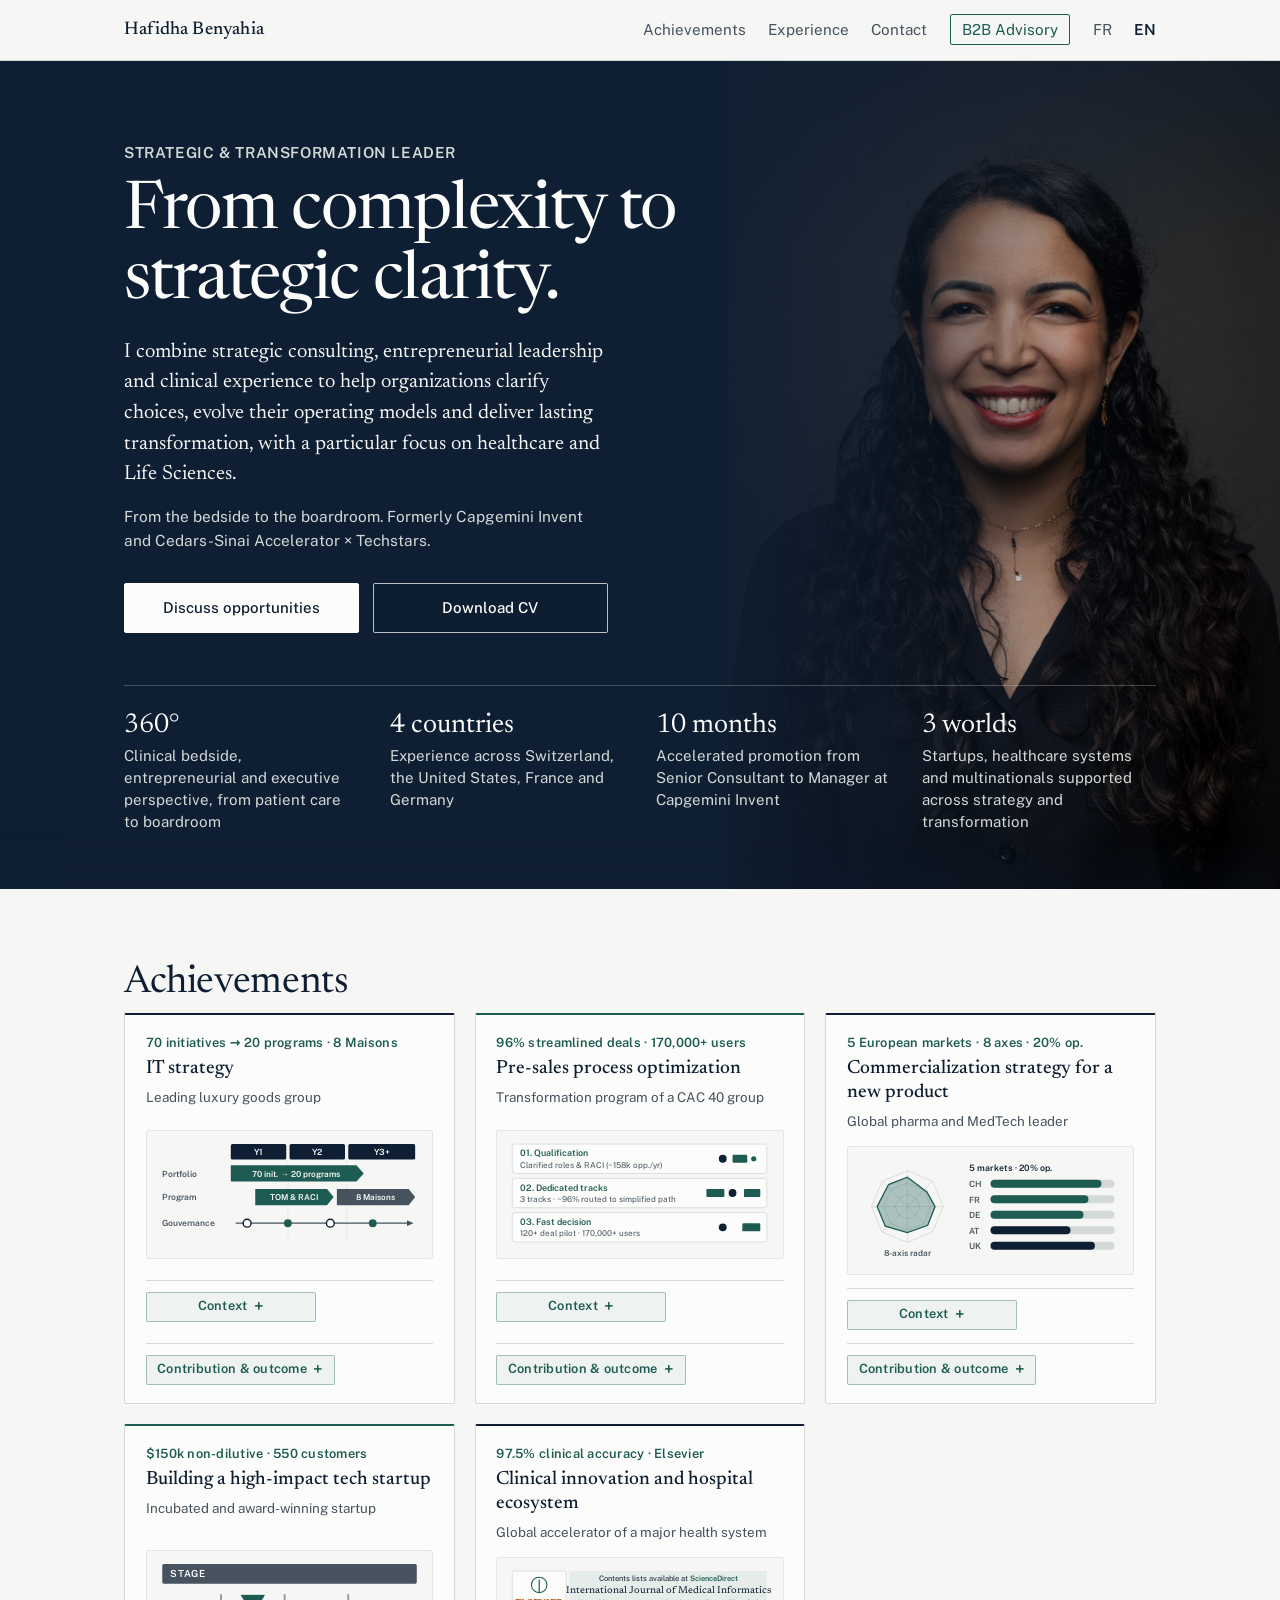
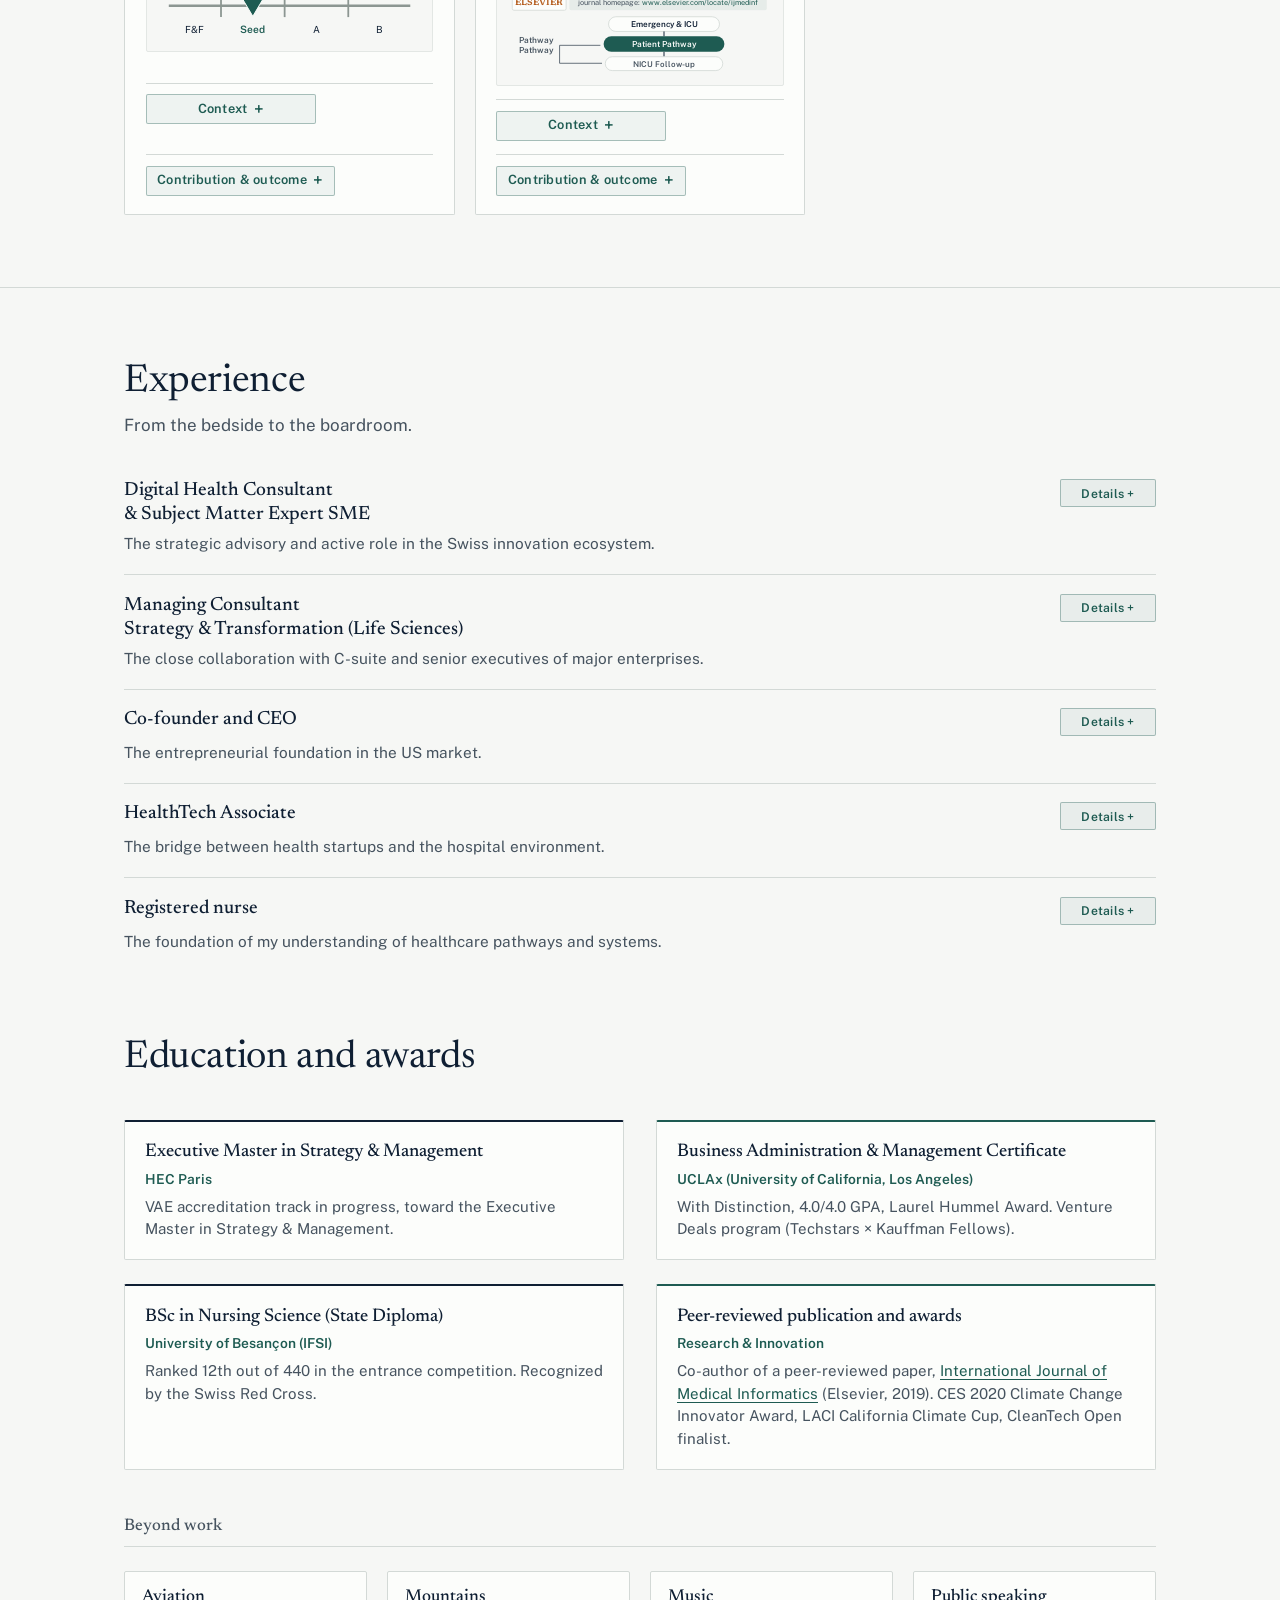
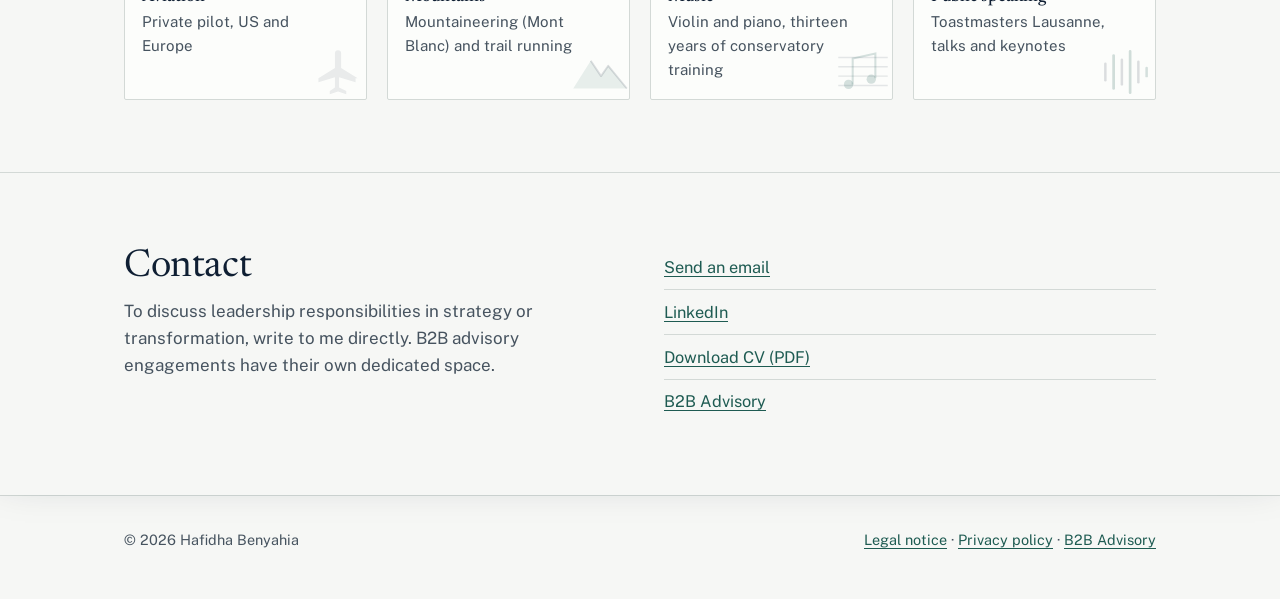
==== commit 6b09f81b: "Add files via upload" ====
--- a/en/index.html
+++ b/en/index.html
@@ -18,7 +18,7 @@
 <link rel="preconnect" href="https://fonts.googleapis.com">
 <link rel="preconnect" href="https://fonts.gstatic.com" crossorigin>
 <link href="https://fonts.googleapis.com/css2?family=Newsreader:ital,opsz,wght@0,6..72,400;0,6..72,500;1,6..72,400&amp;family=Public+Sans:wght@400;500;600&amp;display=swap" rel="stylesheet">
-<link rel="stylesheet" href="../styles.css?v=20">
+<link rel="stylesheet" href="../styles.css?v=23">
 <script type="application/ld+json">{"@context":"https://schema.org","@type":"Person","name":"Hafidha Benyahia","jobTitle":"Strategic & Transformation Leader","url":"https://hafidha-ben.github.io/en/","knowsAbout":["Strategy","Transformation","Innovation and healthcare","Life Sciences"],"sameAs":["https://www.linkedin.com/in/hafidhabenyahia"],"alumniOf":["UCLAx","University of Besançon"]}</script>
 </head>
 <body id="top">
@@ -34,7 +34,7 @@
 <details class="mobile-menu">
 <summary aria-label="Menu"><span>Menu</span><span class="menu-bars" aria-hidden="true"></span></summary>
 <nav class="mobile-nav-panel" onclick="this.parentElement.removeAttribute('open')" aria-label="Main navigation">
-<a href="#achievements">Achievements</a><a href="#experience">Experience</a><a href="#contact">Contact</a><a class="advisory" href="conseil.html">B2B Advisory</a><a href="../" hreflang="fr" lang="fr">FR</a><span class="lang" aria-current="true" lang="en">EN</span>
+<a href="#achievements">Achievements</a><a href="#experience">Experience</a><a href="#contact">Contact</a><a href="../" hreflang="fr" lang="fr">FR</a><span class="lang" aria-current="true" lang="en">EN</span>
 </nav>
 </details>
 </div></header>
--- a/styles.css
+++ b/styles.css
@@ -1081,27 +1081,18 @@
     text-align: center;
     border: 1px solid var(--accent);
   }
-  .mobile-context-toggle {
-    margin: 0 0 .5rem;
-  }
-  .mobile-context-toggle > summary {
-    display: inline-flex;
-  }
-  .mobile-context-toggle > p.vignette-context {
+  .offer-list.desktop-offer-list {
     display: none;
-    margin-top: .55rem;
-  }
-  .mobile-context-toggle[open] > p.vignette-context {
-    display: block;
-  }
-  .mobile-offer-details {
+  }
+  .mobile-offers-toggle {
+    display: block !important;
     margin-top: .85rem;
     padding-top: .65rem;
     border-top: 1px dashed var(--rule);
     font-size: .85rem;
     color: var(--muted);
   }
-  .mobile-offer-details > summary {
+  .mobile-offers-toggle > summary {
     list-style: none;
     cursor: pointer;
     font-weight: 600;
@@ -1110,22 +1101,31 @@
     justify-content: space-between;
     align-items: center;
   }
-  .mobile-offer-details > summary::-webkit-details-marker {
+  .mobile-offers-toggle > summary::-webkit-details-marker {
     display: none;
   }
-  .mobile-offer-details > summary::after {
+  .mobile-offers-toggle > summary::after {
     content: "+";
     color: var(--accent);
     font-size: 1rem;
   }
-  .mobile-offer-details[open] > summary::after {
+  .mobile-offers-toggle[open] > summary::after {
     content: "−";
   }
-  .mobile-offer-details > ul.offer-list {
+  .mobile-offers-toggle > ul.offer-list {
+    margin: .55rem 0 0;
+  }
+  .mobile-context-toggle {
+    margin: 0 0 .5rem;
+  }
+  .mobile-context-toggle > summary {
+    display: inline-flex !important;
+  }
+  .mobile-context-toggle > p.vignette-context {
     display: none;
     margin-top: .55rem;
   }
-  .mobile-offer-details[open] > ul.offer-list {
+  .mobile-context-toggle[open] > p.vignette-context {
     display: block;
   }
   .wrap {
@@ -1268,16 +1268,16 @@
   }
 }
 
-/* Desktop defaults for mobile-only collapsible sections */
-.mobile-context-toggle > summary {
-  display: none;
-}
-.mobile-context-toggle > p.vignette-context {
-  display: block;
-}
-.mobile-offer-details > summary {
-  display: none;
-}
-.mobile-offer-details > ul.offer-list {
-  display: block;
-}
+
+
+}
+
+@media (min-width: 821px) {
+  .mobile-context-toggle > summary,
+  .mobile-offers-toggle {
+    display: none;
+  }
+  .offer-list.desktop-offer-list {
+    display: block;
+  }
+}
